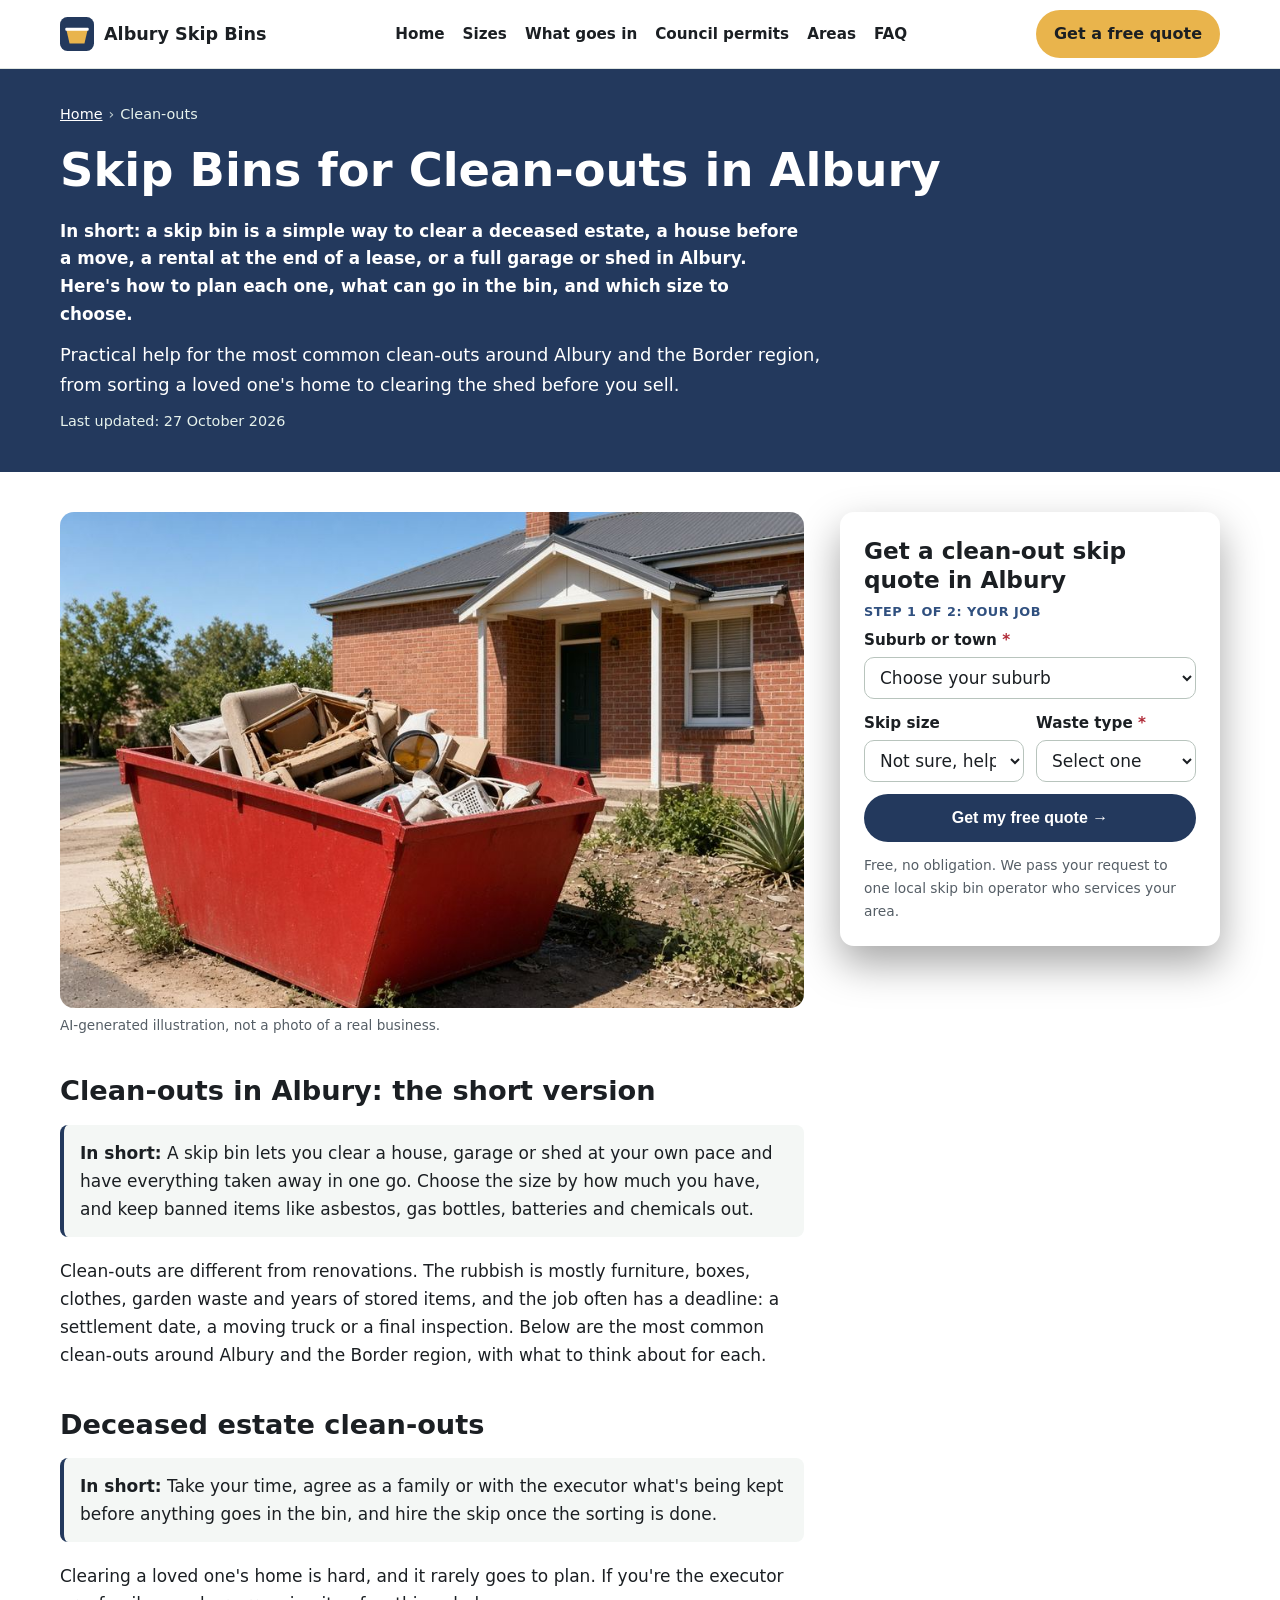
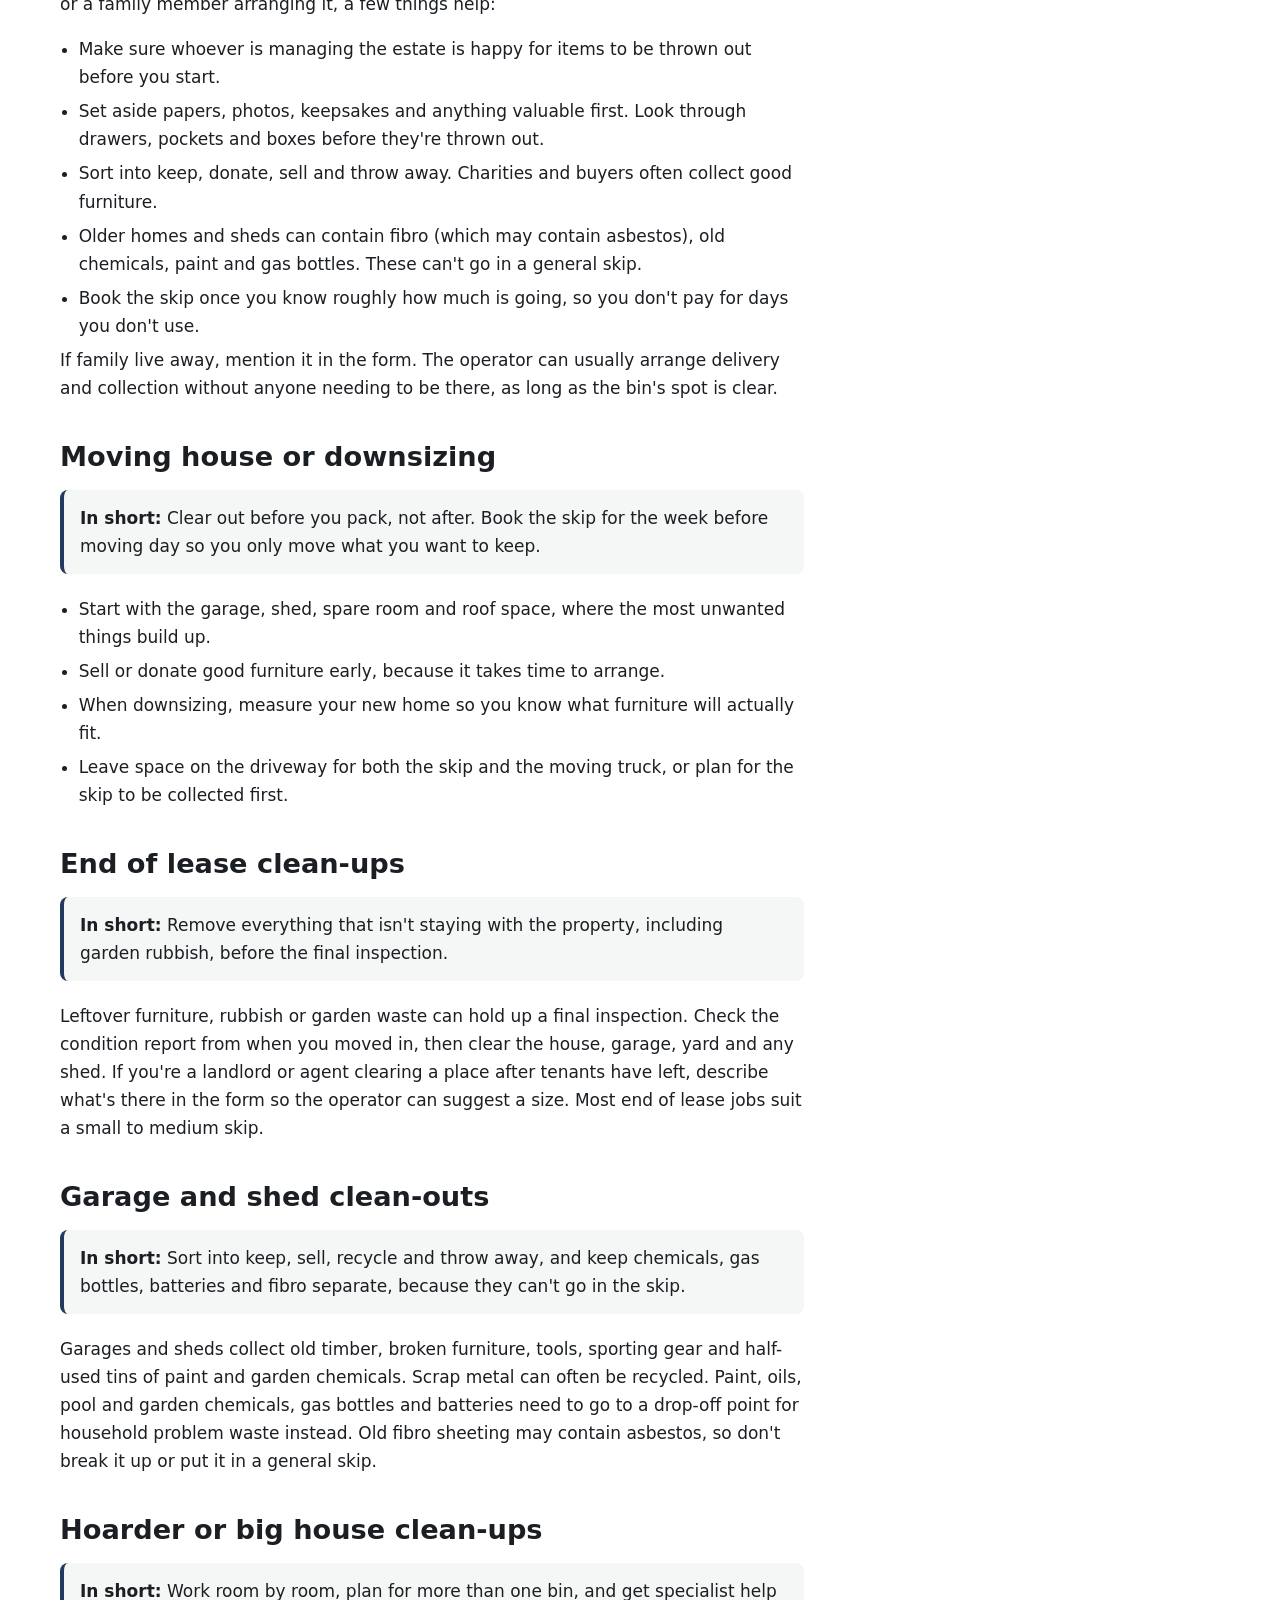
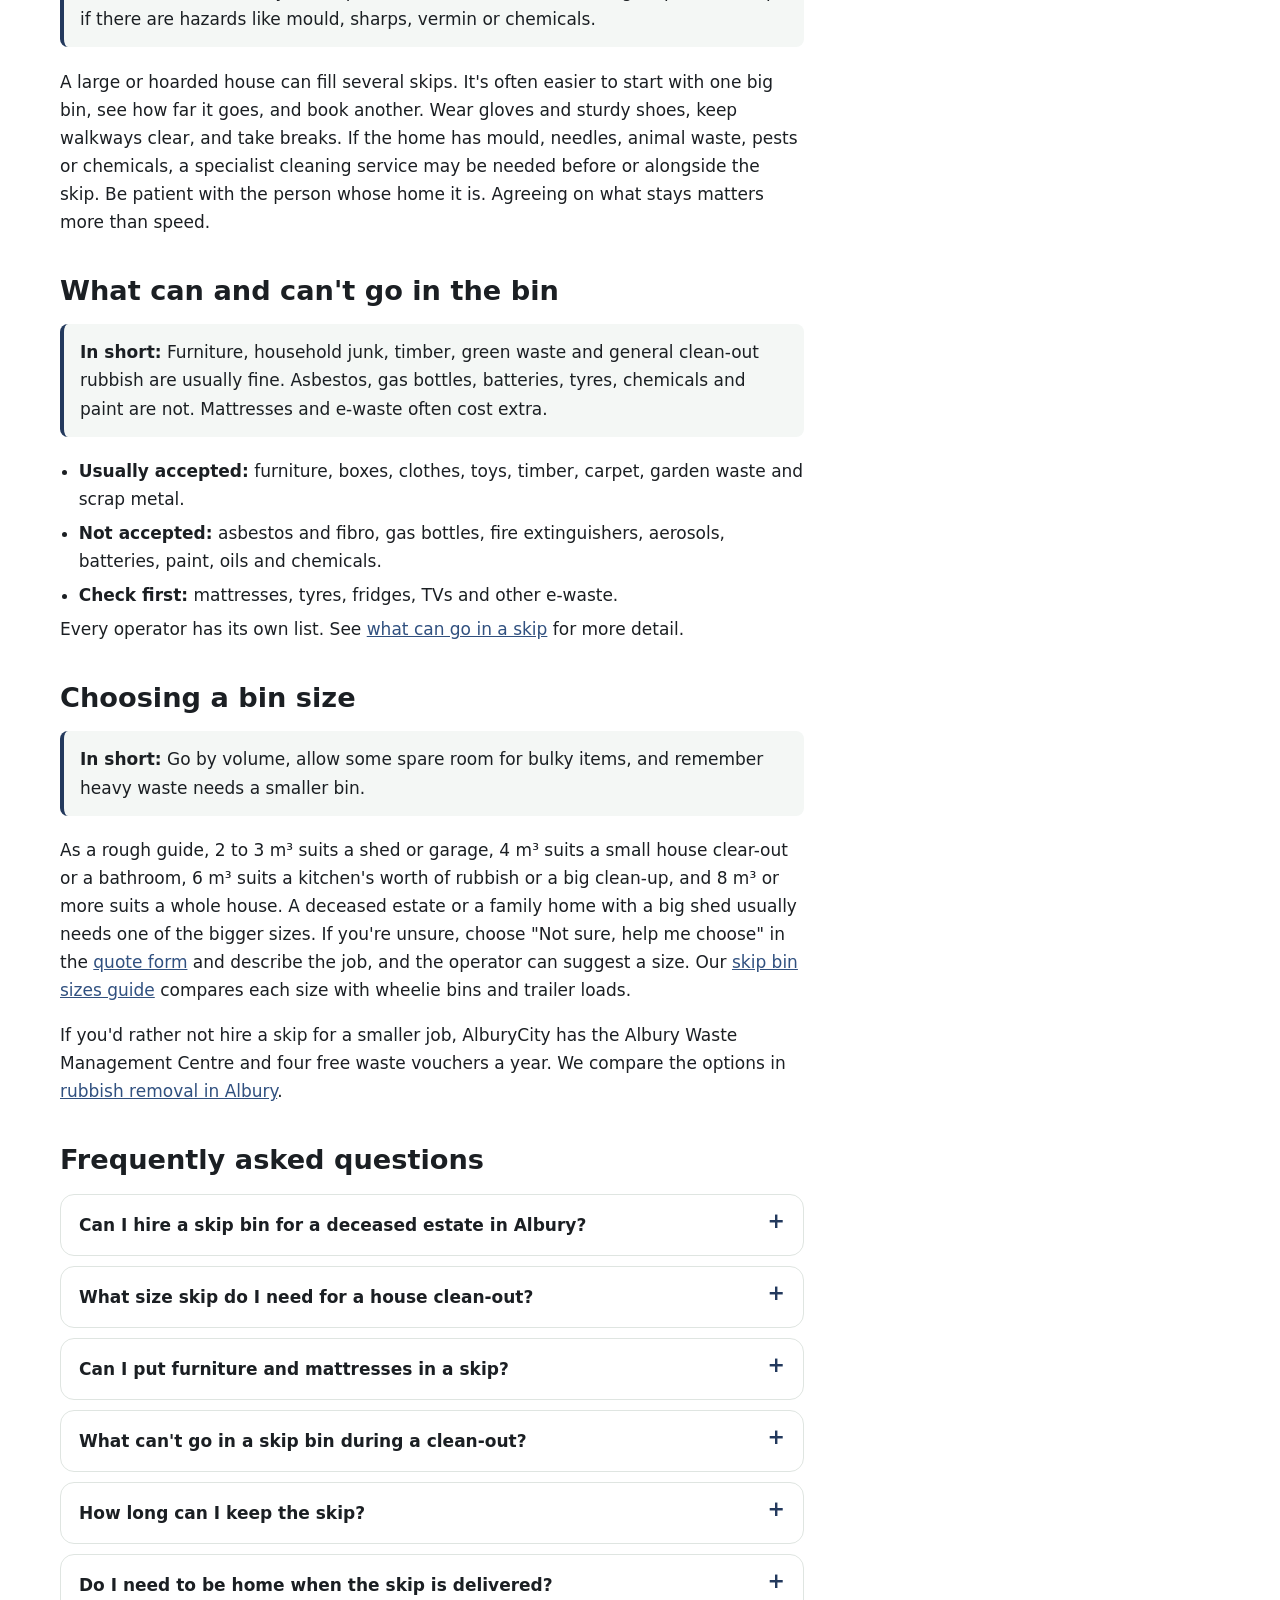
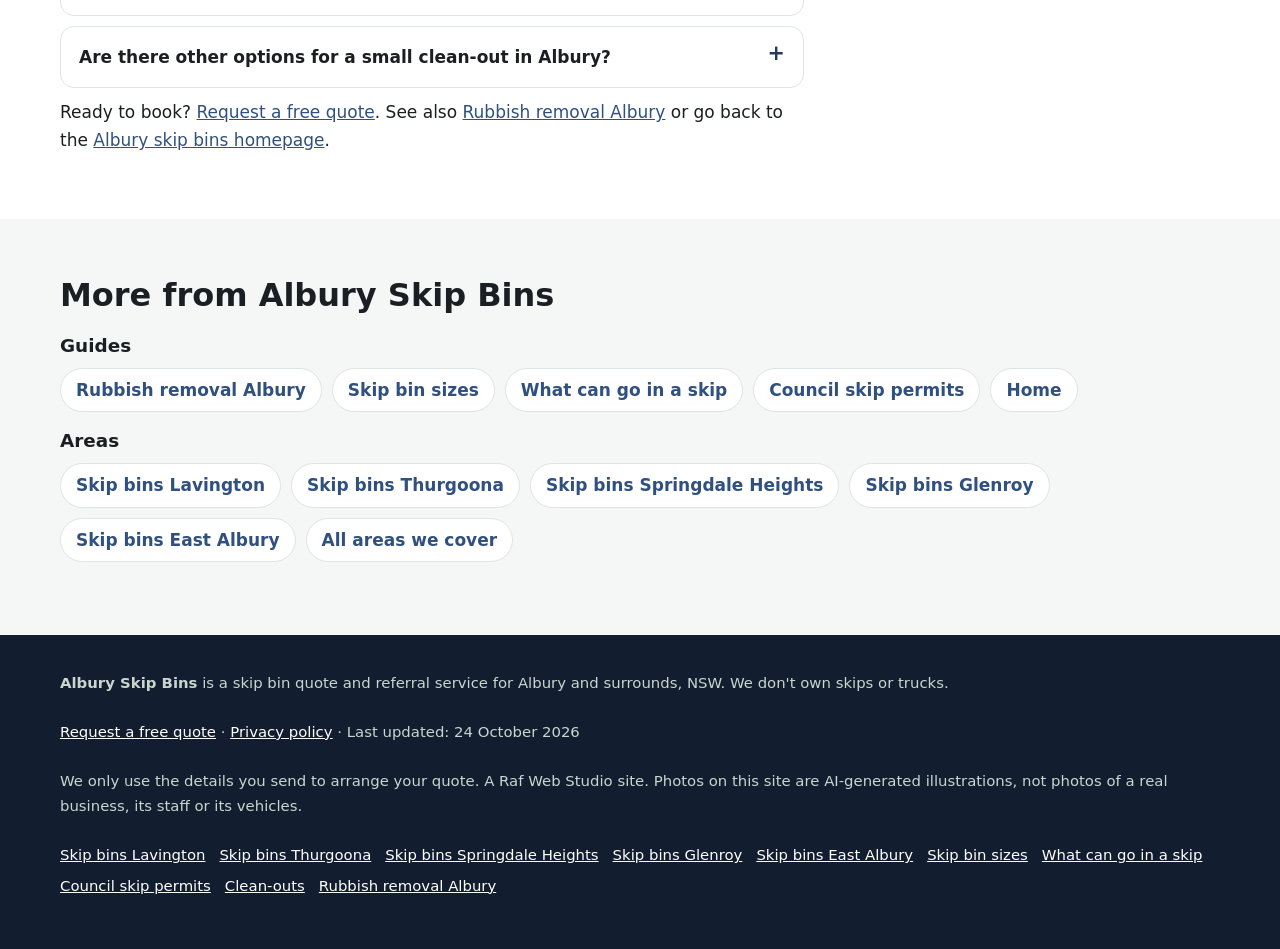
==== clean-outs/index.html @ 1db34e44 "SEO batch 3: add /clean-outs/ and /rubbish-removal-albury/ guides (FAQ schema, quote form, sitemap, " ====
<!doctype html>
<html lang="en-AU">
<head>
<meta charset="utf-8">
<!-- Search Console verification meta tag goes here once the property is created -->
<meta name="viewport" content="width=device-width, initial-scale=1">
<title>Skip Bins for Clean-outs in Albury | Deceased Estates, Moving &amp; Garages</title>
<meta name="description" content="Skip bins for clean-outs in Albury: deceased estates, moving house, downsizing, end of lease, garages, sheds and big house clean-ups. Sizes, what goes in, and a free quote.">
<link rel="canonical" href="https://alburyskipbins.com/clean-outs/">
<link rel="icon" href="/favicon.svg" type="image/svg+xml">
<meta name="theme-color" content="#23395d">
<meta property="og:type" content="article">
<meta property="og:locale" content="en_AU">
<meta property="og:site_name" content="Albury Skip Bins">
<meta property="og:title" content="Skip Bins for Clean-outs in Albury | Deceased Estates, Moving &amp; Garages">
<meta property="og:description" content="Skip bins for clean-outs in Albury: deceased estates, moving house, downsizing, end of lease, garages, sheds and big house clean-ups. Sizes, what goes in, and a free quote.">
<meta property="og:url" content="https://alburyskipbins.com/clean-outs/">
<meta property="og:image" content="https://alburyskipbins.com/img/card-home.jpg">
<meta name="twitter:card" content="summary_large_image">
<script>document.documentElement.classList.add('js')</script>
<link rel="stylesheet" href="/styles.css">

<!-- Google tag (gtag.js) -->
<script async src="https://www.googletagmanager.com/gtag/js?id=G-NLGCCS0E47"></script>
<script>
  window.dataLayer = window.dataLayer || [];
  function gtag(){dataLayer.push(arguments);}
  gtag('js', new Date());
  gtag('config', 'G-NLGCCS0E47');
</script>

<script type="application/ld+json">
{
 "@context": "https://schema.org",
 "@type": "WebPage",
 "@id": "https://alburyskipbins.com/clean-outs/#webpage",
 "url": "https://alburyskipbins.com/clean-outs/",
 "name": "Skip Bins for Clean-outs in Albury | Deceased Estates, Moving & Garages",
 "description": "Skip bins for clean-outs in Albury: deceased estates, moving house, downsizing, end of lease, garages, sheds and big house clean-ups. Sizes, what goes in, and a free quote.",
 "inLanguage": "en-AU",
 "dateModified": "2026-10-27",
 "isPartOf": {
  "@id": "https://alburyskipbins.com/#website"
 }
}
</script>
<script type="application/ld+json">
{
 "@context": "https://schema.org",
 "@type": "BreadcrumbList",
 "itemListElement": [
  {
   "@type": "ListItem",
   "position": 1,
   "name": "Home",
   "item": "https://alburyskipbins.com/"
  },
  {
   "@type": "ListItem",
   "position": 2,
   "name": "Clean-outs",
   "item": "https://alburyskipbins.com/clean-outs/"
  }
 ]
}
</script>
<script type="application/ld+json">
{
 "@context": "https://schema.org",
 "@type": "Service",
 "@id": "https://alburyskipbins.com/clean-outs/#service",
 "name": "Skip bins for clean-outs in Albury",
 "serviceType": "Skip bin hire",
 "description": "Skip bins for clean-outs in Albury: deceased estates, moving house, downsizing, end of lease, garages, sheds and big house clean-ups. Sizes, what goes in, and a free quote.",
 "url": "https://alburyskipbins.com/clean-outs/",
 "provider": {
  "@type": "Organization",
  "name": "Albury Skip Bins",
  "url": "https://alburyskipbins.com/"
 },
 "areaServed": [
  {
   "@type": "Place",
   "name": "Albury, NSW"
  }
 ]
}
</script>
<script type="application/ld+json">
{
 "@context": "https://schema.org",
 "@type": "FAQPage",
 "mainEntity": [
  {
   "@type": "Question",
   "name": "Can I hire a skip bin for a deceased estate in Albury?",
   "acceptedAnswer": {
    "@type": "Answer",
    "text": "Yes. A skip is a common way to clear a deceased estate. Agree with the executor or family what's being kept before anything goes in, and tell the operator if no one will be at the property for delivery or collection."
   }
  },
  {
   "@type": "Question",
   "name": "What size skip do I need for a house clean-out?",
   "acceptedAnswer": {
    "@type": "Answer",
    "text": "As a rough guide, 2 to 3 m³ suits a shed or garage, 4 m³ suits a small house clear-out or a bathroom, 6 m³ suits a kitchen's worth of rubbish or a big clean-up, and 8 m³ or more suits a whole house. A deceased estate or a family home with a big shed usually needs one of the bigger sizes."
   }
  },
  {
   "@type": "Question",
   "name": "Can I put furniture and mattresses in a skip?",
   "acceptedAnswer": {
    "@type": "Answer",
    "text": "Furniture is usually fine. Many operators accept mattresses for an extra fee, and some don't take them. List them in the quote form so the operator can confirm."
   }
  },
  {
   "@type": "Question",
   "name": "What can't go in a skip bin during a clean-out?",
   "acceptedAnswer": {
    "@type": "Answer",
    "text": "Asbestos and fibro, gas bottles, fire extinguishers, aerosols, batteries, tyres, paint, oils and chemicals. Fridges, TVs and other e-waste may be refused or cost extra."
   }
  },
  {
   "@type": "Question",
   "name": "How long can I keep the skip?",
   "acceptedAnswer": {
    "@type": "Answer",
    "text": "Hire periods differ between operators. Most include a set number of days and charge for extra days. Tell the operator your dates when you request a quote."
   }
  },
  {
   "@type": "Question",
   "name": "Do I need to be home when the skip is delivered?",
   "acceptedAnswer": {
    "@type": "Answer",
    "text": "Usually not, as long as the spot for the bin is clear and the operator knows exactly where to put it. Add delivery notes in the form."
   }
  },
  {
   "@type": "Question",
   "name": "Are there other options for a small clean-out in Albury?",
   "acceptedAnswer": {
    "@type": "Answer",
    "text": "For a load or two, taking it to the Albury Waste Management Centre yourself, using your free digital waste vouchers, may be enough. Our rubbish removal guide compares the options."
   }
  }
 ]
}
</script>
</head>
<body>
<a class="skip-link" href="#main">Skip to content</a>

<header class="site-header">
  <div class="wrap">
    <a class="brand" href="/" aria-label="Albury Skip Bins home">
      <svg viewBox="0 0 64 64" aria-hidden="true"><rect width="64" height="64" rx="14" fill="#23395d"/><path d="M12 24h40l-6 26H18z" fill="#e9b44c"/><rect x="10" y="20" width="44" height="6" rx="2" fill="#fff"/></svg>
      Albury Skip Bins
    </a>
    <nav class="nav" aria-label="Main">
      <a href="/">Home</a>
      <a href="/skip-bin-sizes/">Sizes</a>
      <a href="/what-can-go-in-a-skip/">What goes in</a>
      <a href="/skip-bin-council-permit/">Council permits</a>
      <a href="/#areas">Areas</a>
      <a href="/#faq">FAQ</a>
    </nav>
    <a class="btn btn-call header-call" href="#quote">Get a free quote</a>
  </div>
</header>

<main id="main">
<section class="page-hero" aria-labelledby="h1">
  <div class="wrap">
    <nav class="crumbs" aria-label="Breadcrumb"><ol><li><a href="https://alburyskipbins.com/">Home</a></li><li aria-current="page">Clean-outs</li></ol></nav>
    <h1 id="h1">Skip Bins for Clean-outs in Albury</h1>
    <p class="summary">In short: a skip bin is a simple way to clear a deceased estate, a house before a move, a rental at the end of a lease, or a full garage or shed in Albury. Here&#x27;s how to plan each one, what can go in the bin, and which size to choose.</p>
    <p class="lead">Practical help for the most common clean-outs around Albury and the Border region, from sorting a loved one&#x27;s home to clearing the shed before you sell.</p>
    <p class="updated">Last updated: 27 October 2026</p>
  </div>
</section>
<div class="wrap page-grid">
  <article class="page-body">
<figure><img src="/img/card-home.jpg" width="900" height="600" style="aspect-ratio:3/2;object-fit:cover" alt="Illustration of a red skip bin outside a red-brick house during a clean-out" decoding="async"><figcaption>AI-generated illustration, not a photo of a real business.</figcaption></figure>
<h2>Clean-outs in Albury: the short version</h2>
<p class="callout"><strong>In short:</strong> A skip bin lets you clear a house, garage or shed at your own pace and have everything taken away in one go. Choose the size by how much you have, and keep banned items like asbestos, gas bottles, batteries and chemicals out.</p><p>Clean-outs are different from renovations. The rubbish is mostly furniture, boxes, clothes, garden waste and years of stored items, and the job often has a deadline: a settlement date, a moving truck or a final inspection. Below are the most common clean-outs around Albury and the Border region, with what to think about for each.</p>
<h2>Deceased estate clean-outs</h2>
<p class="callout"><strong>In short:</strong> Take your time, agree as a family or with the executor what's being kept before anything goes in the bin, and hire the skip once the sorting is done.</p><p>Clearing a loved one's home is hard, and it rarely goes to plan. If you're the executor or a family member arranging it, a few things help:</p><ul class="clean"><li>Make sure whoever is managing the estate is happy for items to be thrown out before you start.</li><li>Set aside papers, photos, keepsakes and anything valuable first. Look through drawers, pockets and boxes before they're thrown out.</li><li>Sort into keep, donate, sell and throw away. Charities and buyers often collect good furniture.</li><li>Older homes and sheds can contain fibro (which may contain asbestos), old chemicals, paint and gas bottles. These can't go in a general skip.</li><li>Book the skip once you know roughly how much is going, so you don't pay for days you don't use.</li></ul><p>If family live away, mention it in the form. The operator can usually arrange delivery and collection without anyone needing to be there, as long as the bin's spot is clear.</p>
<h2>Moving house or downsizing</h2>
<p class="callout"><strong>In short:</strong> Clear out before you pack, not after. Book the skip for the week before moving day so you only move what you want to keep.</p><ul class="clean"><li>Start with the garage, shed, spare room and roof space, where the most unwanted things build up.</li><li>Sell or donate good furniture early, because it takes time to arrange.</li><li>When downsizing, measure your new home so you know what furniture will actually fit.</li><li>Leave space on the driveway for both the skip and the moving truck, or plan for the skip to be collected first.</li></ul>
<h2>End of lease clean-ups</h2>
<p class="callout"><strong>In short:</strong> Remove everything that isn't staying with the property, including garden rubbish, before the final inspection.</p><p>Leftover furniture, rubbish or garden waste can hold up a final inspection. Check the condition report from when you moved in, then clear the house, garage, yard and any shed. If you're a landlord or agent clearing a place after tenants have left, describe what's there in the form so the operator can suggest a size. Most end of lease jobs suit a small to medium skip.</p>
<h2>Garage and shed clean-outs</h2>
<p class="callout"><strong>In short:</strong> Sort into keep, sell, recycle and throw away, and keep chemicals, gas bottles, batteries and fibro separate, because they can't go in the skip.</p><p>Garages and sheds collect old timber, broken furniture, tools, sporting gear and half-used tins of paint and garden chemicals. Scrap metal can often be recycled. Paint, oils, pool and garden chemicals, gas bottles and batteries need to go to a drop-off point for household problem waste instead. Old fibro sheeting may contain asbestos, so don't break it up or put it in a general skip.</p>
<h2>Hoarder or big house clean-ups</h2>
<p class="callout"><strong>In short:</strong> Work room by room, plan for more than one bin, and get specialist help if there are hazards like mould, sharps, vermin or chemicals.</p><p>A large or hoarded house can fill several skips. It's often easier to start with one big bin, see how far it goes, and book another. Wear gloves and sturdy shoes, keep walkways clear, and take breaks. If the home has mould, needles, animal waste, pests or chemicals, a specialist cleaning service may be needed before or alongside the skip. Be patient with the person whose home it is. Agreeing on what stays matters more than speed.</p>
<h2>What can and can&#x27;t go in the bin</h2>
<p class="callout"><strong>In short:</strong> Furniture, household junk, timber, green waste and general clean-out rubbish are usually fine. Asbestos, gas bottles, batteries, tyres, chemicals and paint are not. Mattresses and e-waste often cost extra.</p><ul class="clean"><li><strong>Usually accepted:</strong> furniture, boxes, clothes, toys, timber, carpet, garden waste and scrap metal.</li><li><strong>Not accepted:</strong> asbestos and fibro, gas bottles, fire extinguishers, aerosols, batteries, paint, oils and chemicals.</li><li><strong>Check first:</strong> mattresses, tyres, fridges, TVs and other e-waste.</li></ul><p>Every operator has its own list. See <a href="/what-can-go-in-a-skip/">what can go in a skip</a> for more detail.</p>
<h2>Choosing a bin size</h2>
<p class="callout"><strong>In short:</strong> Go by volume, allow some spare room for bulky items, and remember heavy waste needs a smaller bin.</p><p>As a rough guide, 2 to 3 m³ suits a shed or garage, 4 m³ suits a small house clear-out or a bathroom, 6 m³ suits a kitchen's worth of rubbish or a big clean-up, and 8 m³ or more suits a whole house. A deceased estate or a family home with a big shed usually needs one of the bigger sizes. If you're unsure, choose "Not sure, help me choose" in the <a href="#quote">quote form</a> and describe the job, and the operator can suggest a size. Our <a href="/skip-bin-sizes/">skip bin sizes guide</a> compares each size with wheelie bins and trailer loads.</p><p>If you'd rather not hire a skip for a smaller job, AlburyCity has the Albury Waste Management Centre and four free waste vouchers a year. We compare the options in <a href="/rubbish-removal-albury/">rubbish removal in Albury</a>.</p>
<h2 id="faq-h">Frequently asked questions</h2>
<details><summary>Can I hire a skip bin for a deceased estate in Albury?</summary><p>Yes. A skip is a common way to clear a deceased estate. Agree with the executor or family what&#x27;s being kept before anything goes in, and tell the operator if no one will be at the property for delivery or collection.</p></details><details><summary>What size skip do I need for a house clean-out?</summary><p>As a rough guide, 2 to 3 m³ suits a shed or garage, 4 m³ suits a small house clear-out or a bathroom, 6 m³ suits a kitchen&#x27;s worth of rubbish or a big clean-up, and 8 m³ or more suits a whole house. A deceased estate or a family home with a big shed usually needs one of the bigger sizes.</p></details><details><summary>Can I put furniture and mattresses in a skip?</summary><p>Furniture is usually fine. Many operators accept mattresses for an extra fee, and some don&#x27;t take them. List them in the quote form so the operator can confirm.</p></details><details><summary>What can&#x27;t go in a skip bin during a clean-out?</summary><p>Asbestos and fibro, gas bottles, fire extinguishers, aerosols, batteries, tyres, paint, oils and chemicals. Fridges, TVs and other e-waste may be refused or cost extra.</p></details><details><summary>How long can I keep the skip?</summary><p>Hire periods differ between operators. Most include a set number of days and charge for extra days. Tell the operator your dates when you request a quote.</p></details><details><summary>Do I need to be home when the skip is delivered?</summary><p>Usually not, as long as the spot for the bin is clear and the operator knows exactly where to put it. Add delivery notes in the form.</p></details><details><summary>Are there other options for a small clean-out in Albury?</summary><p>For a load or two, taking it to the Albury Waste Management Centre yourself, using your free digital waste vouchers, may be enough. Our rubbish removal guide compares the options.</p></details>
<p>Ready to book? <a href="#quote">Request a free quote</a>. See also <a href="/rubbish-removal-albury/">Rubbish removal Albury</a> or go back to the <a href="/">Albury skip bins homepage</a>.</p>

  </article>
  <aside class="page-aside">
    <div class="hero-form-card" id="quote">
      <h2 id="quote-h">Get a clean-out skip quote in Albury</h2>
      <form class="quote-form two-step" id="quote-form" action="https://formsubmit.co/quotes@alburyskipbins.com" method="post" novalidate>
        <input type="hidden" name="_subject" value="New quote request – alburyskipbins.com">
        <input type="hidden" name="_captcha" value="true">
        <input type="hidden" name="_template" value="table">
        <input type="hidden" name="_next" value="https://alburyskipbins.com/thanks.html">
        <input type="text" name="_honey" style="display:none" tabindex="-1" autocomplete="off" aria-hidden="true">
        <input type="hidden" name="source" value="alburyskipbins.com">
        <input type="hidden" name="page" value="/clean-outs/">
        <fieldset class="step step-1">
          <legend class="step-label">Step 1 of 2: your job</legend>
          <div class="full"><label for="suburb">Suburb or town <span class="req" aria-hidden="true">*</span></label>
            <select id="suburb" name="suburb" required><option value="">Choose your suburb</option><option>Albury</option><option>North Albury</option><option>South Albury</option><option>East Albury</option><option>West Albury</option><option>Central Albury</option><option>Lavington</option><option>Glenroy</option><option>Springdale Heights</option><option>Hamilton Valley</option><option>Thurgoona</option><option>Lake Albury</option><option>Splitters Creek</option><option>Table Top</option><option>Ettamogah</option><option>Jindera</option><option value="Other">Other (tell us below)</option></select></div>
          <div class="full other-wrap"><label for="suburb_other">Other suburb or town</label><input id="suburb_other" name="suburb_other" type="text" autocomplete="address-level2"></div>
          <div><label for="size">Skip size</label>
            <select id="size" name="skip_size"><option value="Not sure">Not sure, help me choose</option><option>Skip bag (about 1 m³)</option><option>2 m³</option><option>3 m³</option><option>4 m³</option><option>6 m³</option><option>8 m³</option><option>9 m³</option><option>10–12 m³</option><option>Larger / hook-lift</option></select></div>
          <div><label for="waste">Waste type <span class="req" aria-hidden="true">*</span></label>
            <select id="waste" name="waste_type" required><option value="">Select one</option><option>General household</option><option>Green waste</option><option>Mixed renovation / building</option><option>Soil, concrete or bricks</option><option>Mixed, not sure</option><option>May contain asbestos</option></select></div>
          <div class="full js-only"><button class="btn btn-primary btn-block" type="button" id="to-step-2">Get my free quote →</button></div>
          <p class="microcopy full">Free, no obligation. We pass your request to one local skip bin operator who services your area.</p>
          <p class="form-error full" id="step1-error" role="alert" hidden>Please choose your suburb and waste type.</p>
        </fieldset>
        <fieldset class="step step-2" id="step-2">
          <legend class="step-label">Step 2 of 2: your details</legend>
          <div><label for="name">Name <span class="req" aria-hidden="true">*</span></label><input id="name" name="name" type="text" autocomplete="name" required></div>
          <div><label for="phone">Phone <span class="req" aria-hidden="true">*</span></label><input id="phone" name="phone" type="tel" autocomplete="tel" inputmode="tel" required></div>
          <div><label for="email">Email</label><input id="email" name="email" type="email" autocomplete="email"></div>
          <div><label for="date">Delivery date</label><input id="date" name="preferred_date" type="date"></div>
          <div class="full"><label for="message">Anything else?</label><textarea id="message" name="message" rows="2" placeholder="e.g. red-brick reno, new build in Thurgoona, shed clean-out, 7 days"></textarea></div>
          <p class="consent full">By sending this form you agree we can share your details with one local skip bin operator so they can quote for your job. See our <a href="/privacy.html">privacy policy</a>.</p>
          <div class="full step2-actions"><button class="btn btn-primary" type="submit">Send my quote request</button><button class="btn-link js-only" type="button" id="back-1">← Back</button></div>
        </fieldset>
      </form>
    </div>
  </aside>
</div>
<section class="alt" aria-labelledby="more-h">
  <div class="wrap">
    <h2 id="more-h">More from Albury Skip Bins</h2>
    <h3>Guides</h3>
    <ul class="link-list"><li><a href="/rubbish-removal-albury/">Rubbish removal Albury</a></li><li><a href="/skip-bin-sizes/">Skip bin sizes</a></li><li><a href="/what-can-go-in-a-skip/">What can go in a skip</a></li><li><a href="/skip-bin-council-permit/">Council skip permits</a></li><li><a href="/">Home</a></li></ul>
    <h3>Areas</h3>
    <ul class="link-list"><li><a href="/skip-bins-lavington/">Skip bins Lavington</a></li><li><a href="/skip-bins-thurgoona/">Skip bins Thurgoona</a></li><li><a href="/skip-bins-springdale-heights/">Skip bins Springdale Heights</a></li><li><a href="/skip-bins-glenroy/">Skip bins Glenroy</a></li><li><a href="/skip-bins-east-albury/">Skip bins East Albury</a></li><li><a href="/#areas">All areas we cover</a></li></ul>
  </div>
</section>
</main>

<footer class="site-footer">
  <div class="wrap">
    <p><strong>Albury Skip Bins</strong> is a skip bin quote and referral service for Albury and surrounds, NSW. We don't own skips or trucks.</p>
    <p><a href="#quote">Request a free quote</a> · <a href="/privacy.html">Privacy policy</a> · Last updated: 24 October 2026</p>
    <p>We only use the details you send to arrange your quote. A Raf Web Studio site. Photos on this site are AI-generated illustrations, not photos of a real business, its staff or its vehicles.</p>
    <p class="footer-links"><a href="/skip-bins-lavington/">Skip bins Lavington</a> <a href="/skip-bins-thurgoona/">Skip bins Thurgoona</a> <a href="/skip-bins-springdale-heights/">Skip bins Springdale Heights</a> <a href="/skip-bins-glenroy/">Skip bins Glenroy</a> <a href="/skip-bins-east-albury/">Skip bins East Albury</a> <a href="/skip-bin-sizes/">Skip bin sizes</a> <a href="/what-can-go-in-a-skip/">What can go in a skip</a> <a href="/skip-bin-council-permit/">Council skip permits</a> <a href="/clean-outs/">Clean-outs</a> <a href="/rubbish-removal-albury/">Rubbish removal Albury</a></p>
  </div>
</footer>

<div class="mobile-call" aria-label="Quick contact">
  <a class="btn btn-call" href="#quote">Get a free quote</a>
</div>
<script src="/form.js" defer></script>
</body>
</html>
---- styles.css ----
:root{
  --green:#23395d;--green-2:#30507f;--yellow:#e9b44c;--ink:#1b1f23;--muted:#555e66;
  --bg:#ffffff;--soft:#f4f7f5;--line:#dfe5e1;--radius:14px;--max:1200px;
}
*{box-sizing:border-box}
html{scroll-behavior:smooth}
body{margin:0;font-family:system-ui,-apple-system,"Segoe UI",Roboto,Arial,sans-serif;color:var(--ink);background:var(--bg);line-height:1.65;font-size:17px;padding-bottom:72px}
@media(min-width:800px){body{padding-bottom:0}}
img,svg{max-width:100%}
a{color:var(--green-2)}
a:focus-visible,button:focus-visible,input:focus-visible,select:focus-visible,textarea:focus-visible{outline:3px solid var(--yellow);outline-offset:2px}
.wrap{max-width:var(--max);margin:0 auto;padding:0 20px}
.skip-link{position:absolute;left:-999px;top:0;background:#fff;padding:8px 12px;z-index:100}
.skip-link:focus{left:8px}
h1,h2,h3{line-height:1.25;margin:0 0 .6em}
h1{font-size:clamp(1.9rem,4.5vw,2.9rem)}
h2{font-size:clamp(1.5rem,3vw,2rem);margin-top:0}
h3{font-size:1.15rem}
p{margin:0 0 1em}

/* header */
.site-header{background:#fff;border-bottom:1px solid var(--line);position:sticky;top:0;z-index:50}
.site-header .wrap{display:flex;align-items:center;justify-content:space-between;gap:16px;padding-top:10px;padding-bottom:10px}
.brand{display:flex;align-items:center;gap:10px;font-weight:800;color:var(--ink);text-decoration:none;font-size:1.1rem}
.brand svg{width:34px;height:34px}
.nav{display:none;gap:18px}
.nav a{color:var(--ink);text-decoration:none;font-weight:600;font-size:.95rem}
.nav a:hover{color:var(--green-2)}
@media(min-width:900px){.nav{display:flex}}

/* buttons */
.btn{display:inline-flex;align-items:center;justify-content:center;gap:8px;font-weight:700;border-radius:999px;padding:13px 22px;text-decoration:none;border:2px solid transparent;cursor:pointer;font-size:1rem}
.btn svg{width:20px;height:20px}
.btn-call{background:var(--yellow);color:#1b1f23}
.btn-call:hover{background:#e9b44c}
.btn-ghost{background:transparent;color:#fff;border-color:rgba(255,255,255,.7)}
.btn-ghost:hover{background:rgba(255,255,255,.12)}
.btn-primary{background:var(--green);color:#fff}
.btn-primary:hover{background:var(--green-2)}
.header-call{display:none}
@media(min-width:600px){.header-call{display:inline-flex;padding:9px 16px}}

/* hero */
.hero{background:linear-gradient(135deg,#23395d 0%,#30507f 60%,#30507f 100%);color:#fff;padding:48px 0 56px}
.hero .wrap{display:grid;gap:32px}
@media(min-width:900px){.hero .wrap{grid-template-columns:1.15fr .85fr;align-items:center}}
.hero p.lead{font-size:1.15rem;color:#e6f2ec;max-width:38em}
.hero .ctas{display:flex;flex-wrap:wrap;gap:12px;margin:22px 0 18px}
.ticks{list-style:none;padding:0;margin:0;display:grid;gap:6px;color:#e6f2ec}
.ticks li{display:flex;gap:8px;align-items:flex-start}
.ticks svg{flex:0 0 20px;width:20px;height:20px;margin-top:3px}
.hero-card{background:#fff;color:var(--ink);border-radius:var(--radius);padding:22px;box-shadow:0 12px 30px rgba(0,0,0,.18)}
.hero-card h2{font-size:1.25rem}
.hero-card ol{margin:0;padding-left:1.2em}
.hero-card li{margin-bottom:.5em}

/* sections */
section{padding:56px 0}
section.alt{background:var(--soft)}
.intro{max-width:46em}
.grid{display:grid;gap:18px}
@media(min-width:700px){.grid-2{grid-template-columns:1fr 1fr}.grid-3{grid-template-columns:repeat(3,1fr)}}
.card{background:#fff;border:1px solid var(--line);border-radius:var(--radius);padding:20px}
.card .size{display:inline-block;background:var(--green);color:#fff;font-weight:800;border-radius:8px;padding:3px 10px;margin-bottom:8px}
.icon{width:36px;height:36px;color:var(--green);margin-bottom:6px}

table{width:100%;border-collapse:collapse;background:#fff;border-radius:var(--radius);overflow:hidden;border:1px solid var(--line)}
caption{text-align:left;font-weight:700;padding:0 0 10px}
th,td{padding:12px 14px;text-align:left;border-bottom:1px solid var(--line);vertical-align:top}
th{background:#e9f1ec;font-size:.95rem}
.table-scroll{overflow-x:auto}
.note{font-size:.93rem;color:var(--muted)}
.yes h3{color:var(--green)}
.no h3{color:#b02a37}
ul.clean{padding-left:1.1em;margin:0}
ul.clean li{margin-bottom:.35em}

.areas{display:flex;flex-wrap:wrap;gap:8px;list-style:none;padding:0;margin:0 0 1em}
.areas li{background:#fff;border:1px solid var(--line);border-radius:999px;padding:6px 14px;font-size:.95rem}

/* faq */
details{background:#fff;border:1px solid var(--line);border-radius:var(--radius);padding:4px 18px;margin-bottom:10px}
summary{cursor:pointer;font-weight:700;padding:12px 0;list-style:none}
summary::-webkit-details-marker{display:none}
summary::after{content:"+";float:right;font-size:1.3rem;line-height:1;color:var(--green)}
details[open] summary::after{content:"–"}

/* form */
.quote{background:var(--green);color:#fff}
.quote .wrap{display:grid;gap:28px}
@media(min-width:900px){.quote .wrap{grid-template-columns:.8fr 1.2fr}}
.quote p{color:#e6f2ec}
form.quote-form{background:#fff;color:var(--ink);border-radius:var(--radius);padding:22px;display:grid;gap:14px}
@media(min-width:600px){form.quote-form{grid-template-columns:1fr 1fr}.full{grid-column:1/-1}}
label{display:block;font-weight:600;font-size:.95rem;margin-bottom:4px}
input,select,textarea{width:100%;font:inherit;padding:11px 12px;border:1.5px solid #b8c4bd;border-radius:10px;background:#fff;color:var(--ink)}
textarea{min-height:110px;resize:vertical}
.req{color:#b02a37}
.consent{font-size:.88rem;color:var(--muted)}

/* footer */
.site-footer{background:#121d30;color:#c9d6cf;padding:36px 0;font-size:.93rem}
.site-footer a{color:#fff}
.site-footer .wrap{display:grid;gap:10px}

/* sticky mobile call bar */
.mobile-call{position:fixed;left:0;right:0;bottom:0;z-index:60;display:flex;gap:8px;padding:10px 12px;background:#fff;border-top:1px solid var(--line);box-shadow:0 -6px 18px rgba(0,0,0,.08)}
.mobile-call .btn{flex:1;padding:12px 10px}
@media(min-width:800px){.mobile-call{display:none}}

.legal{max-width:46em;padding:40px 20px 60px;margin:0 auto}
.legal h1{font-size:2rem}

/* images */
.about-grid{display:grid;gap:28px;align-items:center}
@media(min-width:900px){.about-grid{grid-template-columns:1.2fr .8fr}}
figure{margin:0}
.photo img{width:100%;height:auto;display:block;border-radius:var(--radius)}
.photo figcaption,.size-figs figcaption{font-size:.85rem;color:var(--muted);margin-top:6px}
.local-photo{max-width:720px;margin-top:8px}
.size-figs{display:grid;gap:14px;margin:6px 0 10px;grid-template-columns:1fr}
@media(min-width:600px){.size-figs{grid-template-columns:1fr 1fr}}
.size-figs img{width:100%;height:auto;display:block;border-radius:10px;border:1px solid var(--line);background:#f4f7f5}
.size-figs figcaption{font-weight:700;color:var(--ink)}
.credits{font-size:.8rem;color:#9fb3a8}

/* banner hero */
.hero{position:relative;overflow:hidden;background:#121d30;padding:56px 0 64px}
.hero-bg,.hero-bg img{position:absolute;inset:0;width:100%;height:100%}
.hero-bg img{object-fit:cover;object-position:center 40%;filter:brightness(1.08)}
.hero::before{content:"";position:absolute;inset:0;z-index:1;background:linear-gradient(90deg,rgba(8,24,16,.58) 0%,rgba(8,24,16,.36) 45%,rgba(8,24,16,.14) 100%)}
.hero .wrap.hero-grid{position:relative;z-index:2;display:grid;gap:32px;align-items:center}
@media(min-width:960px){.hero .wrap.hero-grid{grid-template-columns:1.05fr .95fr;gap:48px}.hero{padding:72px 0 80px}}
.hero h1{text-shadow:0 2px 4px rgba(0,0,0,.45),0 4px 22px rgba(0,0,0,.45)}
.hero .lead,.hero .updated{text-shadow:0 1px 3px rgba(0,0,0,.6)}
.hero-copy .ticks{margin:6px 0 20px}
.hero-copy .ctas{margin:0}
.hero-form-card{background:#fff;color:var(--ink);border-radius:var(--radius);padding:24px;box-shadow:0 18px 40px rgba(0,0,0,.35);scroll-margin-top:80px}
.hero-form-card h2{font-size:1.45rem;margin-bottom:.3em}
.hero-form-card .form-intro{color:var(--muted);font-size:.95rem;margin-bottom:12px}
.hero-form-card form.quote-form{padding:0;box-shadow:none;border-radius:0;gap:12px}
.hero-form-card input,.hero-form-card select,.hero-form-card textarea{padding:9px 11px}
.hero-form-card textarea{min-height:72px}
.hero-form-card .consent{margin:10px 0 0}
.photo-credit{position:absolute;right:10px;bottom:6px;z-index:2;margin:0;font-size:.72rem;color:rgba(255,255,255,.8)}
.photo-credit a{color:#fff}
.how-card{background:#fff;color:var(--ink);border-radius:var(--radius);padding:22px}
.how-card ol{margin:0;padding-left:1.2em}.how-card li{margin-bottom:.5em}

/* v2 */
.hero .lead{color:#fff}
.updated{font-size:.85rem;color:#e6f2ec;margin:14px 0 0}
.updated-dark{font-size:.9rem;color:var(--muted);font-weight:600;margin-top:-.4em}
fieldset{border:0;margin:0;padding:0;min-width:0}
.step{display:grid;gap:12px;grid-template-columns:1fr}
@media(min-width:600px){.step{grid-template-columns:1fr 1fr}}
.step-label{font-size:.8rem;font-weight:700;text-transform:uppercase;letter-spacing:.04em;color:var(--green-2);margin-bottom:6px;padding:0}
.step-2{margin-top:16px}
.js .is-step-1 .step-2{display:none}
.js .is-step-2 .step-1{display:none}
.js .is-step-2 .step-2{margin-top:0}
.js-only{display:none}
.js .js-only{display:block}
.js .step2-actions .js-only{display:inline-block}
.other-wrap{display:none}.other-wrap.show{display:block}
html:not(.js) .other-wrap{display:block}
.btn-block{width:100%}
.btn-link{background:none;border:0;color:var(--green-2);font:inherit;font-weight:600;cursor:pointer;margin-left:14px;text-decoration:underline}
.microcopy{font-size:.86rem;color:var(--muted);margin:0}
.form-error{color:#b02a37;font-weight:600;font-size:.9rem;margin:0}
[aria-invalid="true"]{border-color:#b02a37}
.hero-form-card .quote-form{display:block}
.trust{background:#121d30;color:#e6f2ec;padding:16px 0}
.trust-list{list-style:none;margin:0 auto;display:grid;gap:10px 24px;grid-template-columns:1fr}
@media(min-width:700px){.trust-list{grid-template-columns:1fr 1fr}}
@media(min-width:1000px){.trust-list{grid-template-columns:repeat(4,1fr)}}
.trust-list li{display:flex;gap:8px;align-items:flex-start;font-size:.95rem}
.trust-list svg{flex:0 0 20px;width:20px;height:20px;color:var(--yellow);margin-top:3px}
.trust-list strong{color:#fff}
ol.steps{list-style:none;padding:0;margin:0 0 16px}
.step-num{display:inline-grid;place-items:center;width:34px;height:34px;border-radius:50%;background:var(--yellow);color:#1b1f23;font-weight:800;margin-bottom:8px}
.equiv{font-weight:700;color:var(--green-2);margin:-.2em 0 .5em}
.price-table td{white-space:nowrap}
.area-groups{display:grid;gap:8px 28px;margin-bottom:12px}
@media(min-width:800px){.area-groups{grid-template-columns:1fr 1fr}}
.area-group h3{font-size:1rem;margin:10px 0 8px}
/* photo cards */
.photo-cards{display:grid;gap:20px;grid-template-columns:1fr;margin:10px 0 28px}
@media(min-width:620px){.photo-cards{grid-template-columns:1fr 1fr}}
@media(min-width:1000px){.photo-cards{grid-template-columns:repeat(4,1fr)}}
.photo-card{position:relative;display:flex;flex-direction:column;background:#fff;border:1px solid var(--line);border-radius:var(--radius);overflow:hidden;text-decoration:none;color:var(--ink);box-shadow:0 6px 18px rgba(0,0,0,.06);transition:transform .15s,box-shadow .15s}
.photo-card:hover{transform:translateY(-2px);box-shadow:0 10px 24px rgba(0,0,0,.1)}
.pc-img{display:block;aspect-ratio:4/3;overflow:hidden;background:#f4f7f5}
.pc-img img{width:100%;height:100%;object-fit:cover;display:block}
.pc-svg img{object-fit:contain;padding:12px}
.pc-icon{position:absolute;left:18px;top:-26px;width:52px;height:52px;border-radius:50%;background:var(--yellow);color:#121d30;display:grid;place-items:center;border:4px solid #fff;box-shadow:0 4px 10px rgba(0,0,0,.15)}
.pc-icon svg{width:24px;height:24px}
.pc-body{position:relative;display:block;padding:34px 18px 18px}
.pc-title{display:block;font-size:1.1rem;margin-bottom:6px}
.pc-text{display:block;font-size:.95rem;color:var(--muted)}
.more-jobs h3{margin-bottom:.4em}
/* truck band */
.band-wrap{padding:8px 0 48px}
.truck-band{position:relative;border-radius:var(--radius);overflow:hidden;min-height:260px;display:flex;align-items:flex-end}
.truck-band img{position:absolute;inset:0;width:100%;height:100%;object-fit:cover;object-position:center 60%}
.truck-band::after{content:"";position:absolute;inset:0;background:linear-gradient(90deg,rgba(8,24,16,.72) 0%,rgba(8,24,16,.35) 55%,rgba(8,24,16,0) 100%)}
.band-text{position:relative;z-index:1;padding:28px;max-width:560px}
.band-line{color:#fff;font-size:clamp(1.4rem,3vw,2rem);font-weight:800;line-height:1.2;margin:0 0 16px;text-shadow:0 2px 8px rgba(0,0,0,.4)}
@media(min-width:900px){.truck-band{min-height:420px;align-items:center}.band-text{padding:44px}}
.closing-inner{display:grid;gap:12px;align-items:center}
@media(min-width:900px){.quote .wrap.closing-inner{grid-template-columns:1fr auto}}
.closing-grid{display:grid;gap:28px;align-items:center}
@media(min-width:900px){.quote .wrap.closing-grid{grid-template-columns:.9fr 1.1fr}}
.closing-photo img{width:100%;height:auto;display:block;border-radius:var(--radius);box-shadow:0 12px 30px rgba(0,0,0,.25)}

/* How it works step photos */
.step-card{padding:0;overflow:hidden;display:flex;flex-direction:column}
.step-img{display:block;aspect-ratio:3/2;background:#e9efe9}
.step-img img{display:block;width:100%;height:100%;object-fit:cover;border-radius:var(--radius) var(--radius) 0 0}
.step-body{position:relative;padding:30px 20px 20px}
.step-card .step-num{position:absolute;top:-21px;left:20px;width:42px;height:42px;margin:0;font-size:1.1rem;border:3px solid #fff;box-shadow:0 2px 6px rgba(0,0,0,.18)}
.step-card h3{margin-top:0}

/* seo-pages-v1 */
.page-hero{background:var(--green);color:#fff;padding:34px 0 38px}
.page-hero h1{color:#fff;margin-bottom:.4em}
.page-hero .lead{color:#fff;font-size:1.12rem;max-width:44em;margin-bottom:.6em}
.page-hero .updated{color:#e6f2ec;font-size:.9rem;margin:0}
.crumbs{font-size:.9rem;margin-bottom:14px;color:#e6f2ec}
.crumbs ol{list-style:none;padding:0;margin:0;display:flex;flex-wrap:wrap;gap:6px}
.crumbs li+li::before{content:"›";margin-right:6px;opacity:.8}
.crumbs a{color:#fff}
.page-grid{display:grid;gap:36px;padding-top:40px;padding-bottom:48px}
@media(min-width:960px){.page-grid{grid-template-columns:minmax(0,1fr) 380px;align-items:start}.page-aside{position:sticky;top:84px}}
.page-body h2{margin-top:1.4em;font-size:clamp(1.3rem,2.6vw,1.7rem)}
.page-body h2:first-child{margin-top:0}
.page-body figure{margin:0 0 1.4em}
.page-body figure img{width:100%;height:auto;border-radius:var(--radius);display:block}
.page-body figcaption{font-size:.85rem;color:var(--muted);margin-top:6px}
.page-body table{width:100%;border-collapse:collapse;margin:0 0 1.2em}
.page-body th,.page-body td{border:1px solid var(--line);padding:8px 10px;text-align:left;vertical-align:top}
.page-body .callout{background:var(--soft);border-left:4px solid var(--green);padding:14px 16px;border-radius:8px;margin:0 0 1.2em}
.page-body .sources{font-size:.88rem;color:var(--muted)}
.link-list{display:flex;flex-wrap:wrap;gap:10px;list-style:none;padding:0;margin:0 0 1em}
.link-list a{display:inline-block;background:#fff;border:1px solid var(--line);border-radius:999px;padding:7px 15px;text-decoration:none;font-weight:600}
.link-list a:hover{border-color:var(--green)}
.areas a{text-decoration:none;font-weight:600}
.guide-cards{display:grid;gap:16px}
@media(min-width:700px){.guide-cards{grid-template-columns:repeat(3,1fr)}}
.guide-cards a{display:block;background:#fff;border:1px solid var(--line);border-radius:var(--radius);padding:18px;text-decoration:none;color:var(--ink)}
.guide-cards a strong{display:block;color:var(--green-2);font-size:1.08rem;margin-bottom:4px}
.guide-cards a:hover{border-color:var(--green)}
.footer-links{display:flex;flex-wrap:wrap;gap:6px 14px}

/* site-specific */
.photo-note{font-size:.8rem;color:var(--muted);margin-top:8px}
.disclaimer{background:#fff8e6;border:1px solid #f0d58a;border-radius:var(--radius);padding:16px 18px;font-size:.95rem}

/* summary-v1 */
.summary{font-size:1.05rem;font-weight:600;max-width:44em;margin:0 0 .7em}
.hero .summary,.page-hero .summary{color:#fff}
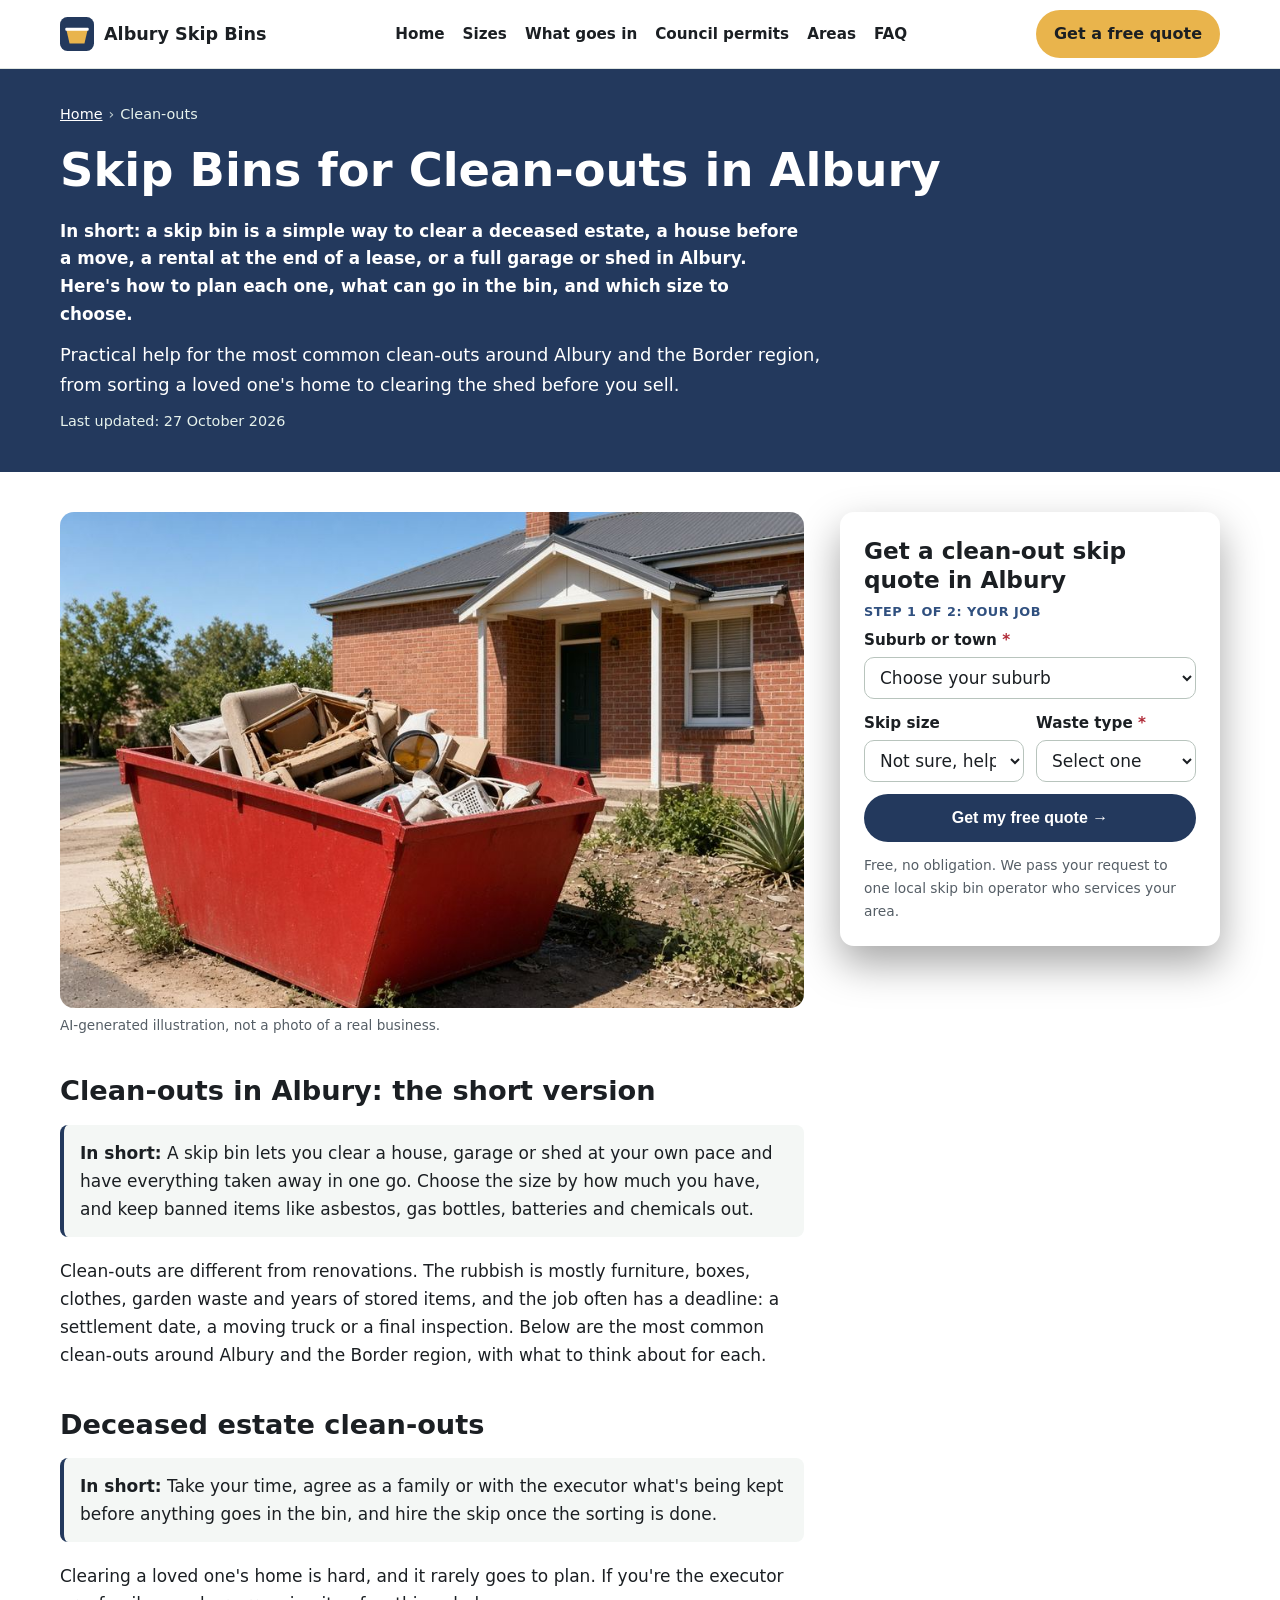
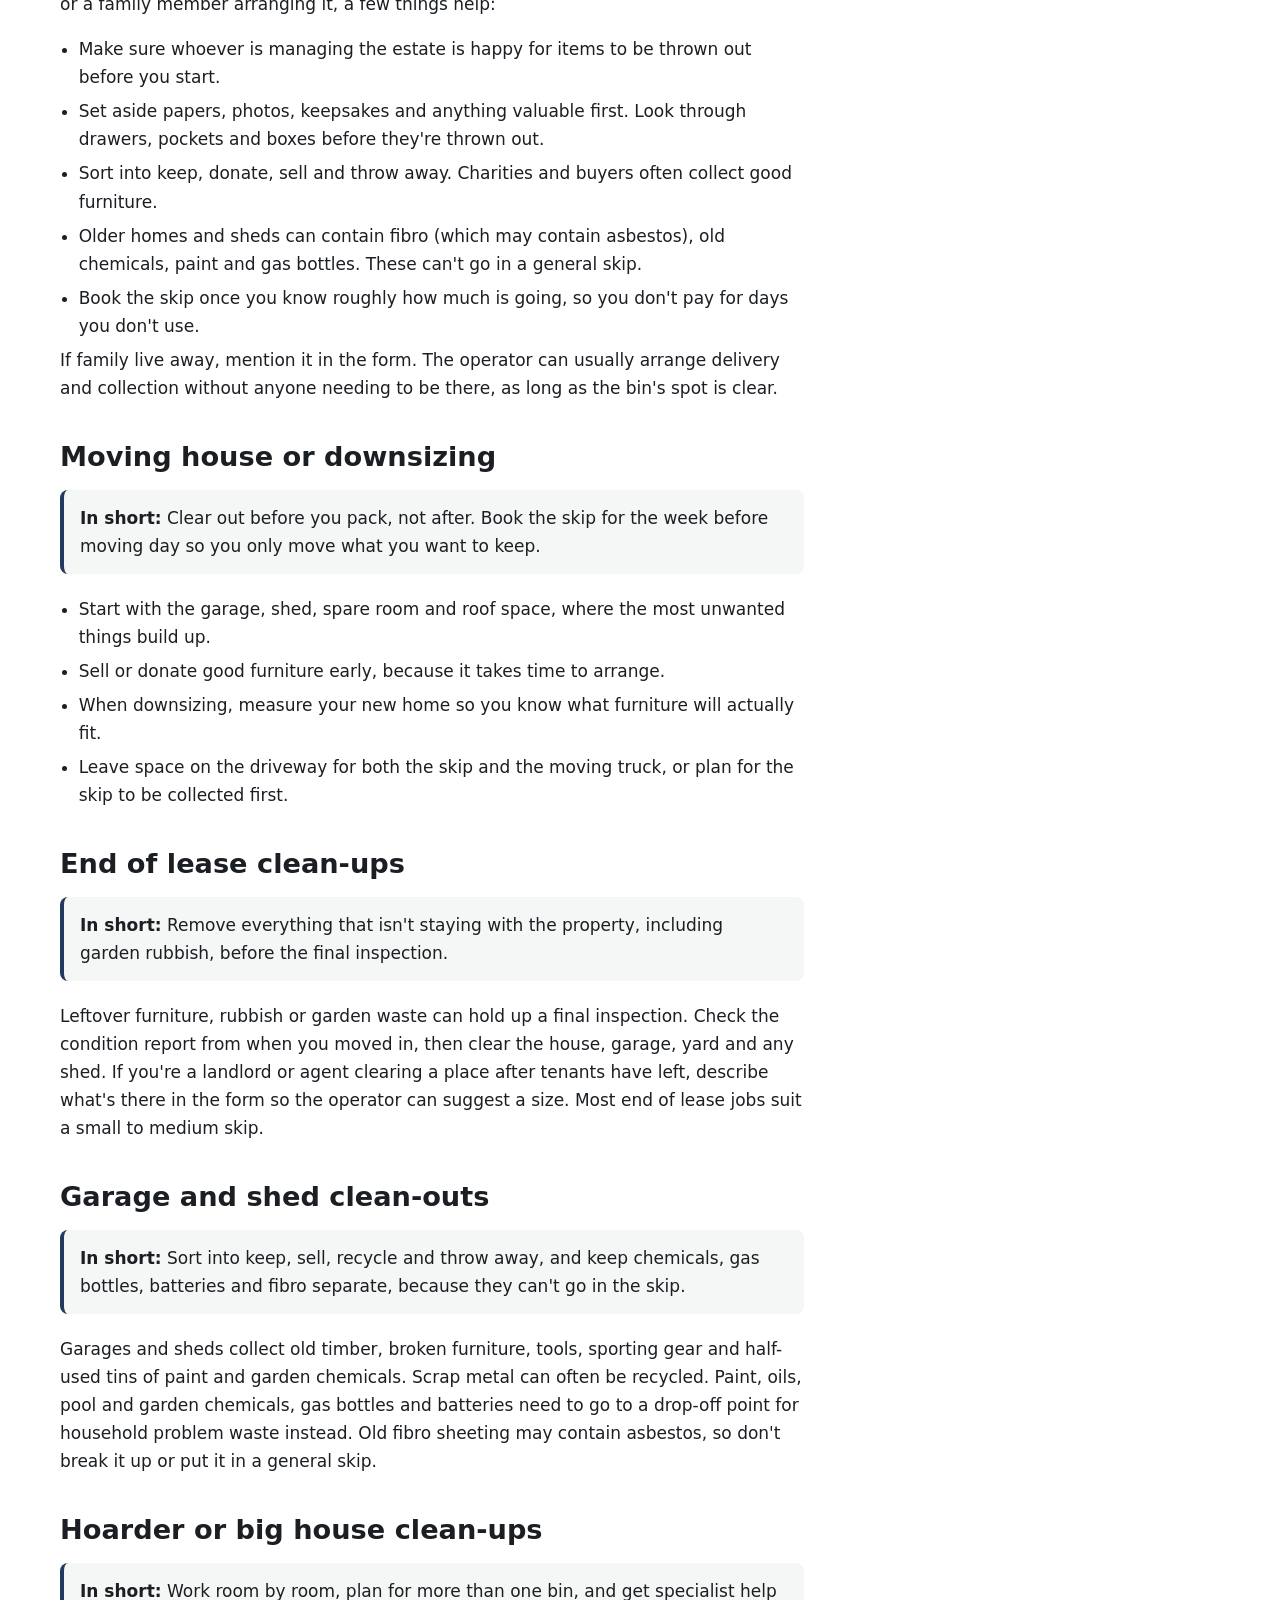
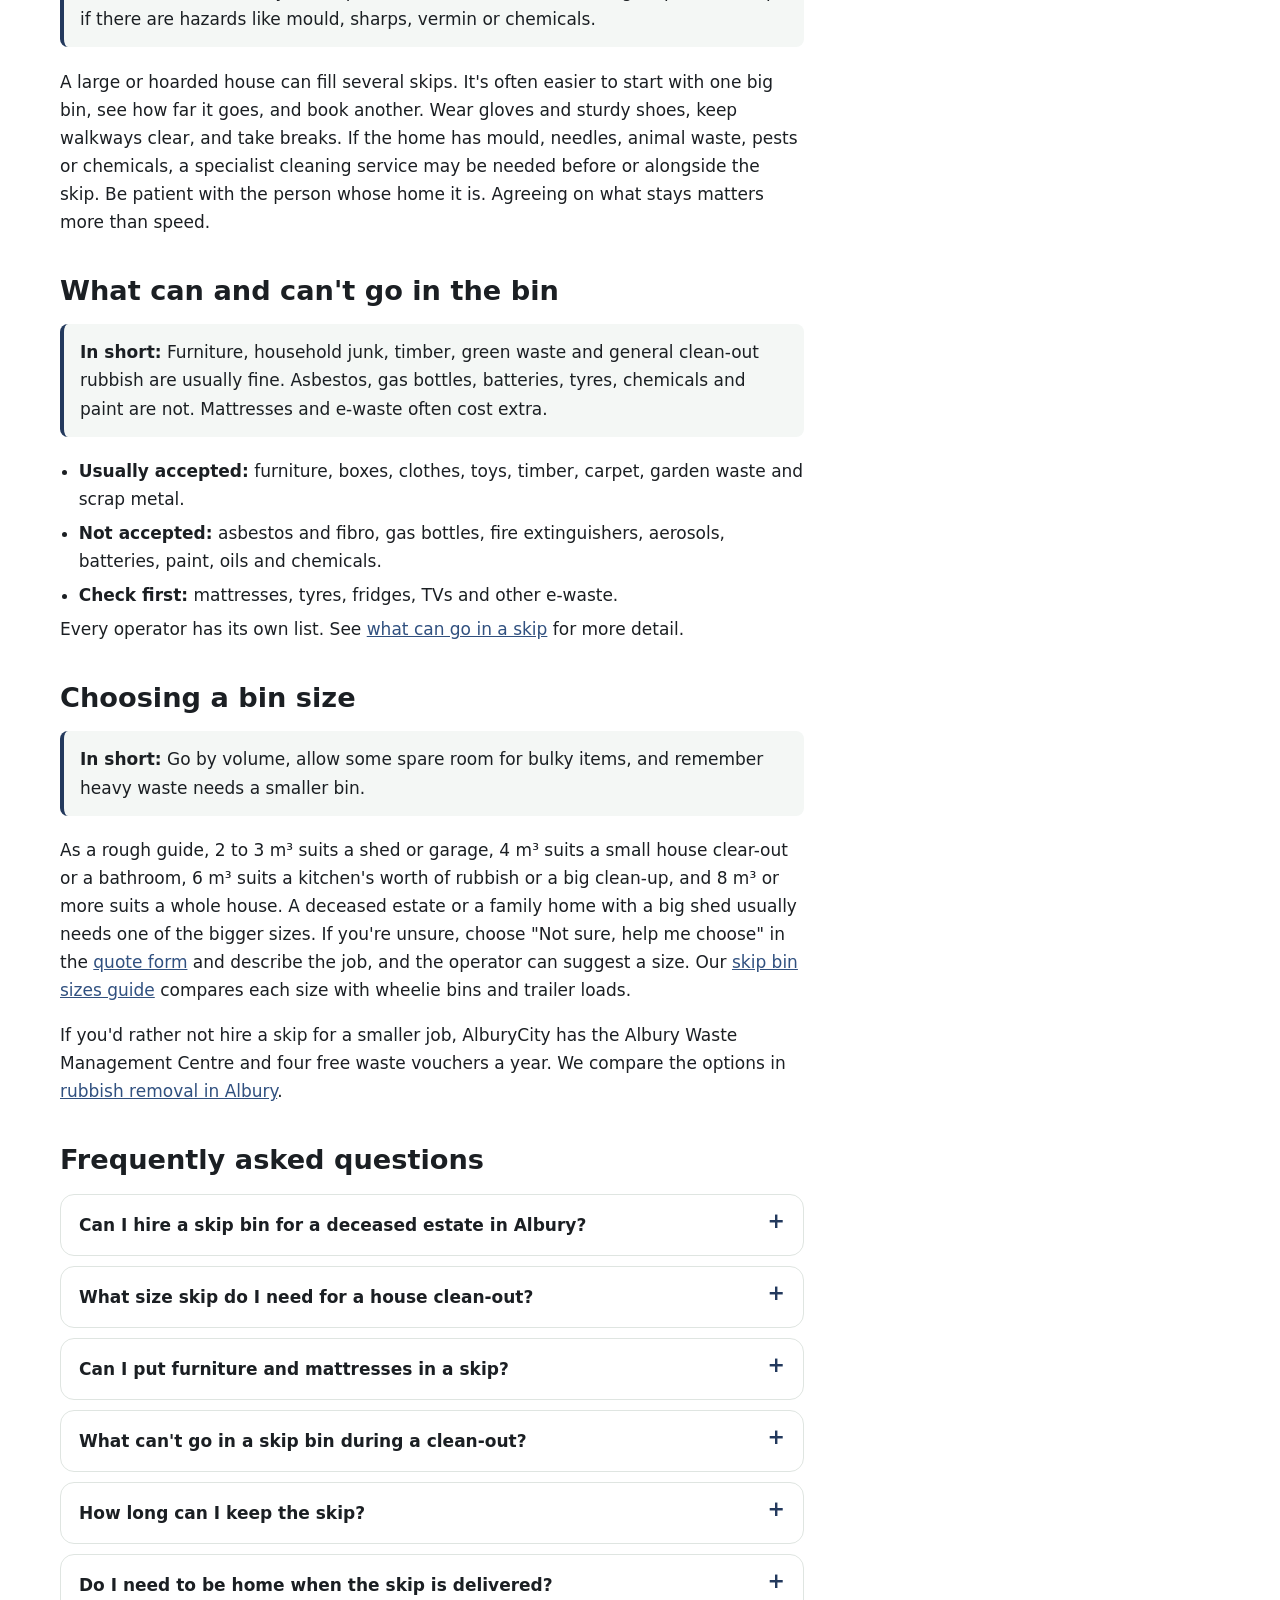
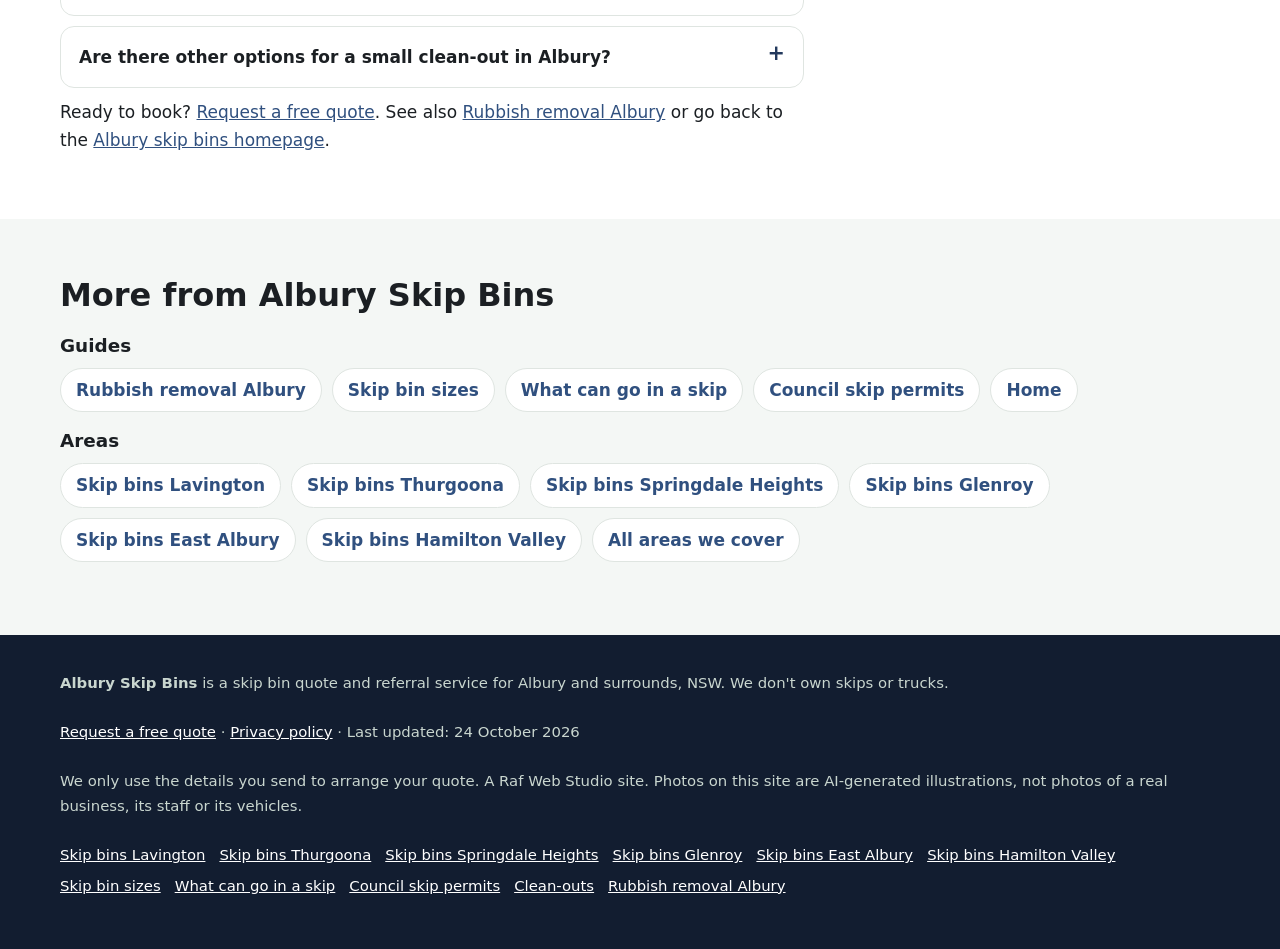
==== commit d7babd30: "SEO batch 4: new /skip-bins-hamilton-valley/ suburb page, linked from homepage, footers, area lists," ====
--- a/clean-outs/index.html
+++ b/clean-outs/index.html
@@ -250,7 +250,7 @@
     <h3>Guides</h3>
     <ul class="link-list"><li><a href="/rubbish-removal-albury/">Rubbish removal Albury</a></li><li><a href="/skip-bin-sizes/">Skip bin sizes</a></li><li><a href="/what-can-go-in-a-skip/">What can go in a skip</a></li><li><a href="/skip-bin-council-permit/">Council skip permits</a></li><li><a href="/">Home</a></li></ul>
     <h3>Areas</h3>
-    <ul class="link-list"><li><a href="/skip-bins-lavington/">Skip bins Lavington</a></li><li><a href="/skip-bins-thurgoona/">Skip bins Thurgoona</a></li><li><a href="/skip-bins-springdale-heights/">Skip bins Springdale Heights</a></li><li><a href="/skip-bins-glenroy/">Skip bins Glenroy</a></li><li><a href="/skip-bins-east-albury/">Skip bins East Albury</a></li><li><a href="/#areas">All areas we cover</a></li></ul>
+    <ul class="link-list"><li><a href="/skip-bins-lavington/">Skip bins Lavington</a></li><li><a href="/skip-bins-thurgoona/">Skip bins Thurgoona</a></li><li><a href="/skip-bins-springdale-heights/">Skip bins Springdale Heights</a></li><li><a href="/skip-bins-glenroy/">Skip bins Glenroy</a></li><li><a href="/skip-bins-east-albury/">Skip bins East Albury</a></li><li><a href="/skip-bins-hamilton-valley/">Skip bins Hamilton Valley</a></li><li><a href="/#areas">All areas we cover</a></li></ul>
   </div>
 </section>
 </main>
@@ -260,7 +260,7 @@
     <p><strong>Albury Skip Bins</strong> is a skip bin quote and referral service for Albury and surrounds, NSW. We don't own skips or trucks.</p>
     <p><a href="#quote">Request a free quote</a> · <a href="/privacy.html">Privacy policy</a> · Last updated: 24 October 2026</p>
     <p>We only use the details you send to arrange your quote. A Raf Web Studio site. Photos on this site are AI-generated illustrations, not photos of a real business, its staff or its vehicles.</p>
-    <p class="footer-links"><a href="/skip-bins-lavington/">Skip bins Lavington</a> <a href="/skip-bins-thurgoona/">Skip bins Thurgoona</a> <a href="/skip-bins-springdale-heights/">Skip bins Springdale Heights</a> <a href="/skip-bins-glenroy/">Skip bins Glenroy</a> <a href="/skip-bins-east-albury/">Skip bins East Albury</a> <a href="/skip-bin-sizes/">Skip bin sizes</a> <a href="/what-can-go-in-a-skip/">What can go in a skip</a> <a href="/skip-bin-council-permit/">Council skip permits</a> <a href="/clean-outs/">Clean-outs</a> <a href="/rubbish-removal-albury/">Rubbish removal Albury</a></p>
+    <p class="footer-links"><a href="/skip-bins-lavington/">Skip bins Lavington</a> <a href="/skip-bins-thurgoona/">Skip bins Thurgoona</a> <a href="/skip-bins-springdale-heights/">Skip bins Springdale Heights</a> <a href="/skip-bins-glenroy/">Skip bins Glenroy</a> <a href="/skip-bins-east-albury/">Skip bins East Albury</a> <a href="/skip-bins-hamilton-valley/">Skip bins Hamilton Valley</a> <a href="/skip-bin-sizes/">Skip bin sizes</a> <a href="/what-can-go-in-a-skip/">What can go in a skip</a> <a href="/skip-bin-council-permit/">Council skip permits</a> <a href="/clean-outs/">Clean-outs</a> <a href="/rubbish-removal-albury/">Rubbish removal Albury</a></p>
   </div>
 </footer>
 
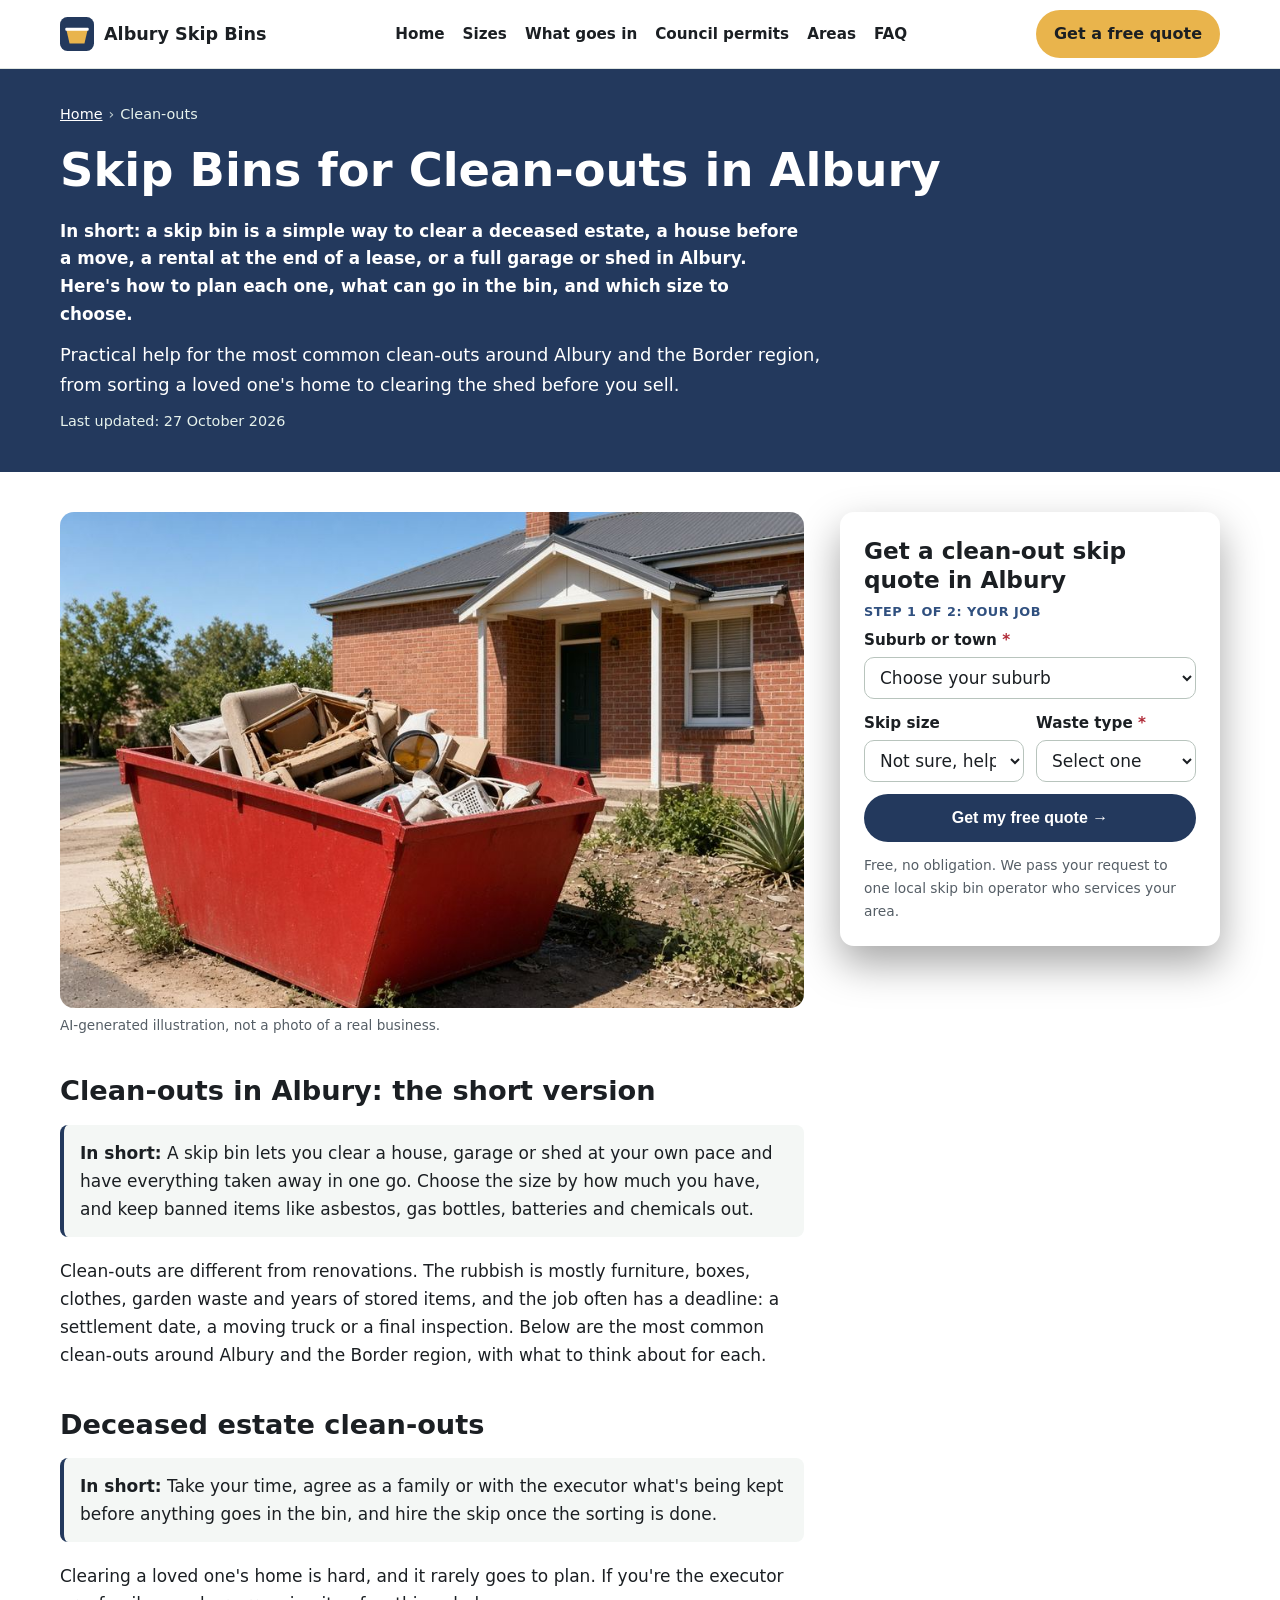
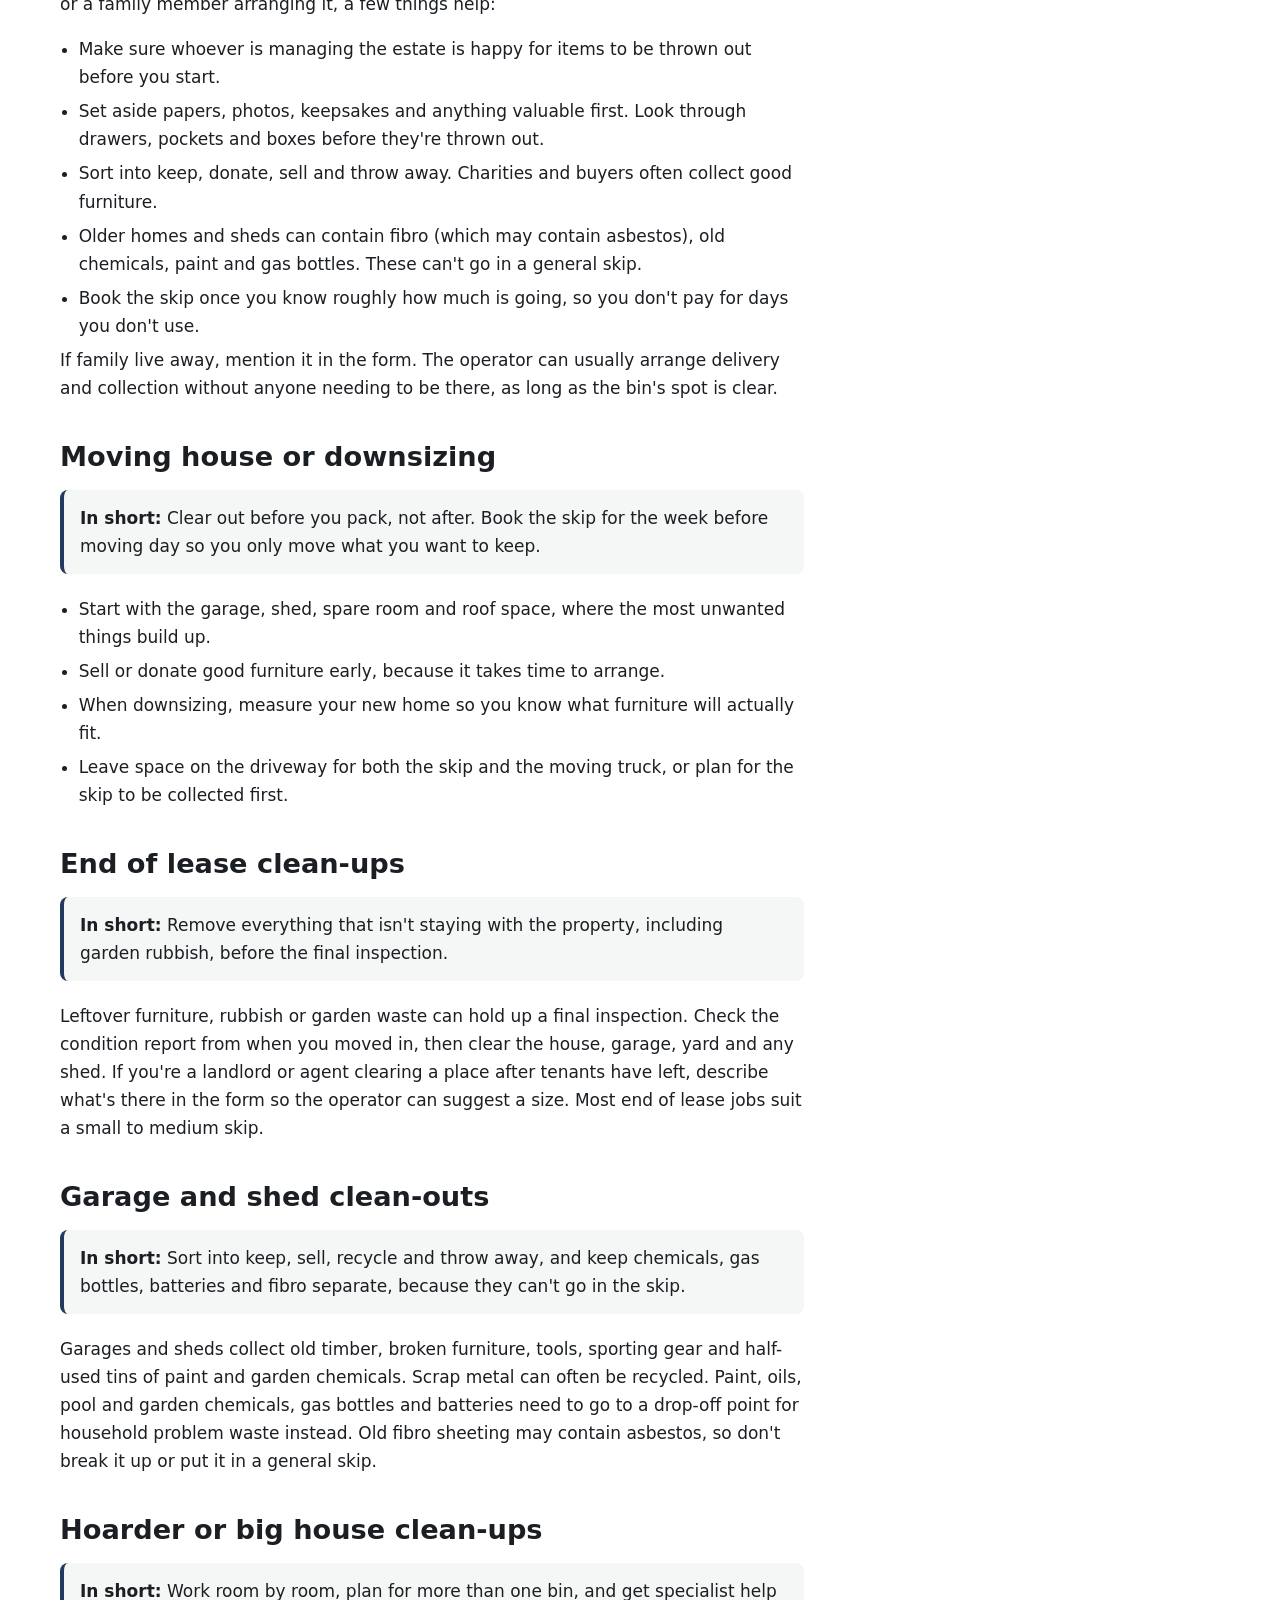
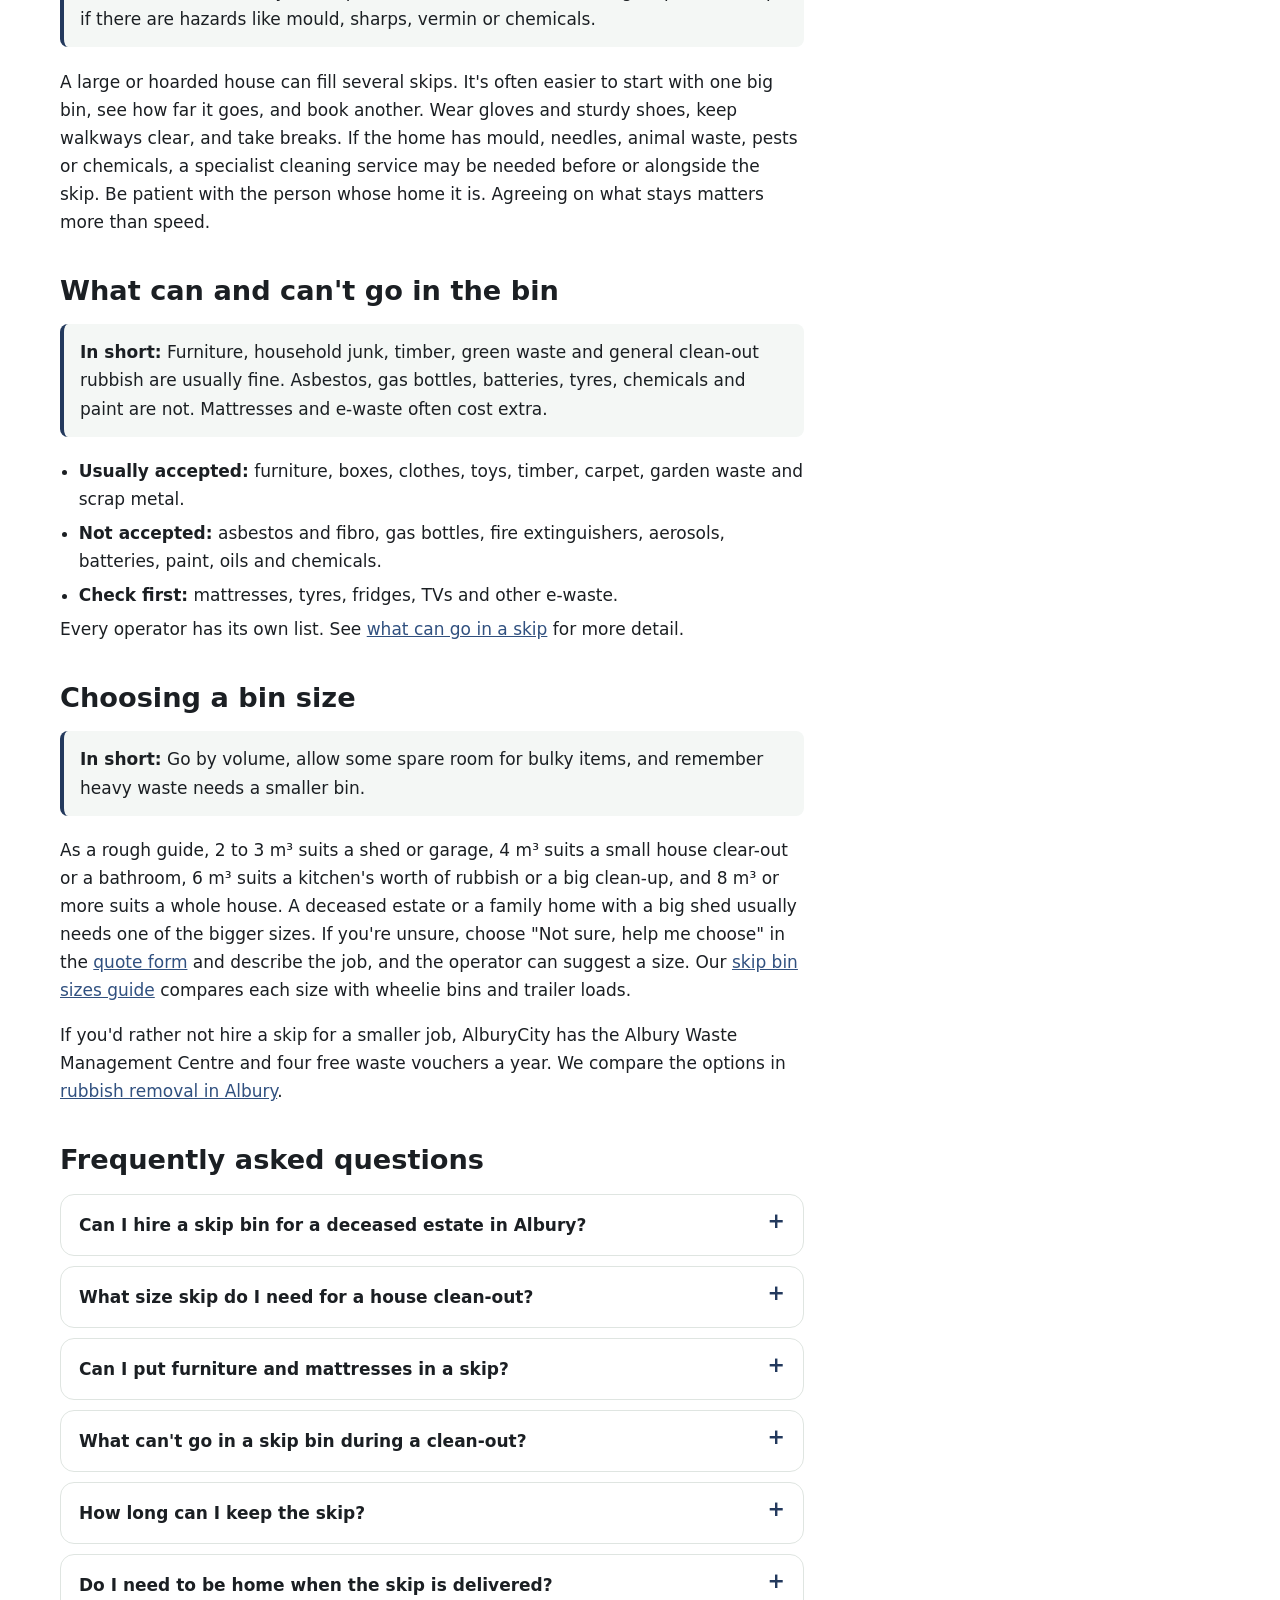
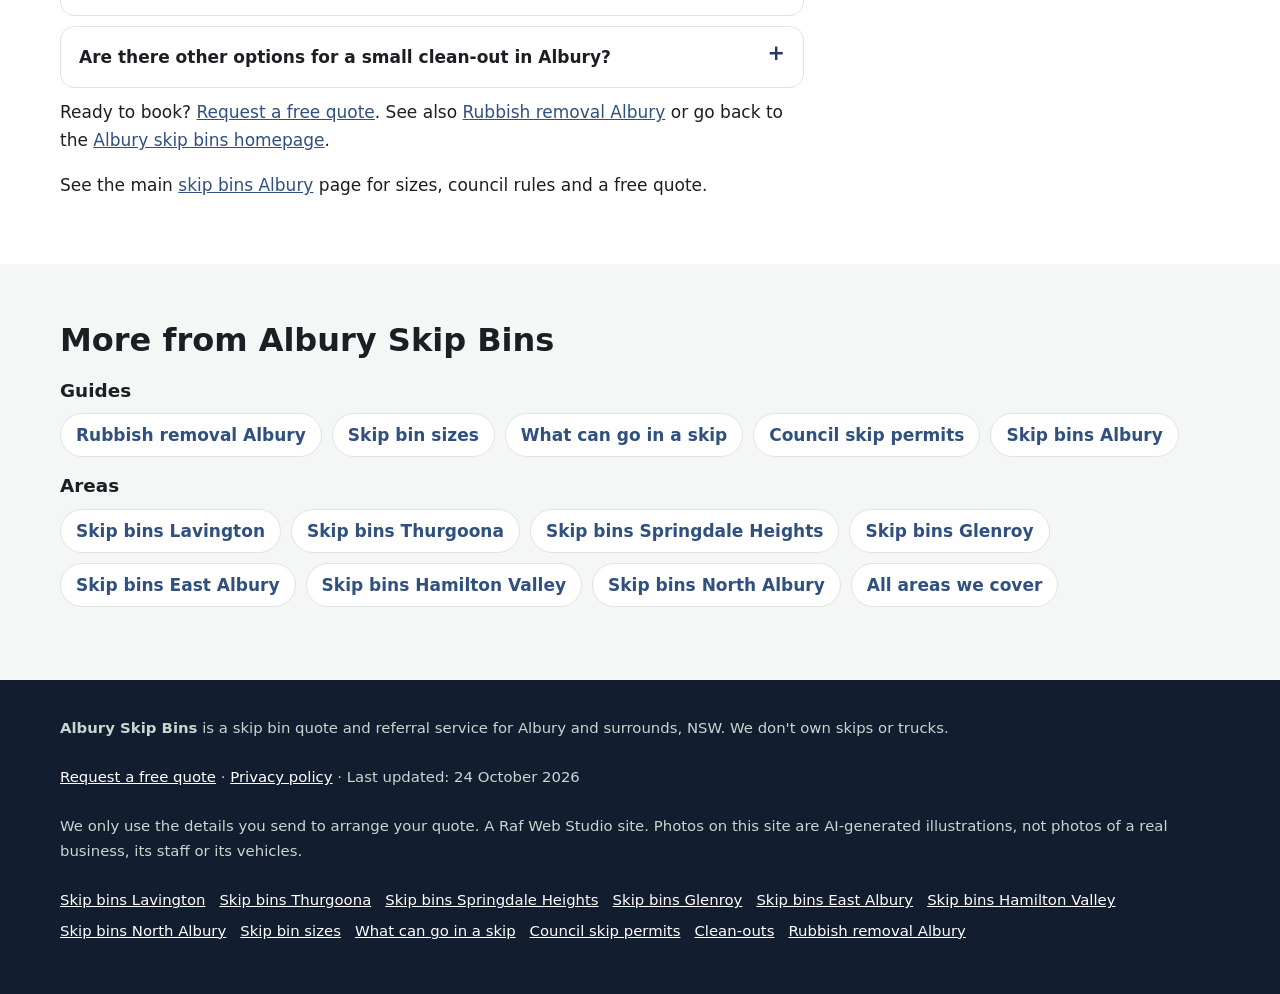
==== commit b2f757e0: "SEO batch 5: keyword link to homepage on every subpage, sitemap lastmod refresh, new /skip-bins-nort" ====
--- a/clean-outs/index.html
+++ b/clean-outs/index.html
@@ -205,6 +205,7 @@
 <details><summary>Can I hire a skip bin for a deceased estate in Albury?</summary><p>Yes. A skip is a common way to clear a deceased estate. Agree with the executor or family what&#x27;s being kept before anything goes in, and tell the operator if no one will be at the property for delivery or collection.</p></details><details><summary>What size skip do I need for a house clean-out?</summary><p>As a rough guide, 2 to 3 m³ suits a shed or garage, 4 m³ suits a small house clear-out or a bathroom, 6 m³ suits a kitchen&#x27;s worth of rubbish or a big clean-up, and 8 m³ or more suits a whole house. A deceased estate or a family home with a big shed usually needs one of the bigger sizes.</p></details><details><summary>Can I put furniture and mattresses in a skip?</summary><p>Furniture is usually fine. Many operators accept mattresses for an extra fee, and some don&#x27;t take them. List them in the quote form so the operator can confirm.</p></details><details><summary>What can&#x27;t go in a skip bin during a clean-out?</summary><p>Asbestos and fibro, gas bottles, fire extinguishers, aerosols, batteries, tyres, paint, oils and chemicals. Fridges, TVs and other e-waste may be refused or cost extra.</p></details><details><summary>How long can I keep the skip?</summary><p>Hire periods differ between operators. Most include a set number of days and charge for extra days. Tell the operator your dates when you request a quote.</p></details><details><summary>Do I need to be home when the skip is delivered?</summary><p>Usually not, as long as the spot for the bin is clear and the operator knows exactly where to put it. Add delivery notes in the form.</p></details><details><summary>Are there other options for a small clean-out in Albury?</summary><p>For a load or two, taking it to the Albury Waste Management Centre yourself, using your free digital waste vouchers, may be enough. Our rubbish removal guide compares the options.</p></details>
 <p>Ready to book? <a href="#quote">Request a free quote</a>. See also <a href="/rubbish-removal-albury/">Rubbish removal Albury</a> or go back to the <a href="/">Albury skip bins homepage</a>.</p>
 
+<p class="home-link">See the main <a href="/">skip bins Albury</a> page for sizes, council rules and a free quote.</p>
   </article>
   <aside class="page-aside">
     <div class="hero-form-card" id="quote">
@@ -248,9 +249,9 @@
   <div class="wrap">
     <h2 id="more-h">More from Albury Skip Bins</h2>
     <h3>Guides</h3>
-    <ul class="link-list"><li><a href="/rubbish-removal-albury/">Rubbish removal Albury</a></li><li><a href="/skip-bin-sizes/">Skip bin sizes</a></li><li><a href="/what-can-go-in-a-skip/">What can go in a skip</a></li><li><a href="/skip-bin-council-permit/">Council skip permits</a></li><li><a href="/">Home</a></li></ul>
+    <ul class="link-list"><li><a href="/rubbish-removal-albury/">Rubbish removal Albury</a></li><li><a href="/skip-bin-sizes/">Skip bin sizes</a></li><li><a href="/what-can-go-in-a-skip/">What can go in a skip</a></li><li><a href="/skip-bin-council-permit/">Council skip permits</a></li><li><a href="/">Skip bins Albury</a></li></ul>
     <h3>Areas</h3>
-    <ul class="link-list"><li><a href="/skip-bins-lavington/">Skip bins Lavington</a></li><li><a href="/skip-bins-thurgoona/">Skip bins Thurgoona</a></li><li><a href="/skip-bins-springdale-heights/">Skip bins Springdale Heights</a></li><li><a href="/skip-bins-glenroy/">Skip bins Glenroy</a></li><li><a href="/skip-bins-east-albury/">Skip bins East Albury</a></li><li><a href="/skip-bins-hamilton-valley/">Skip bins Hamilton Valley</a></li><li><a href="/#areas">All areas we cover</a></li></ul>
+    <ul class="link-list"><li><a href="/skip-bins-lavington/">Skip bins Lavington</a></li><li><a href="/skip-bins-thurgoona/">Skip bins Thurgoona</a></li><li><a href="/skip-bins-springdale-heights/">Skip bins Springdale Heights</a></li><li><a href="/skip-bins-glenroy/">Skip bins Glenroy</a></li><li><a href="/skip-bins-east-albury/">Skip bins East Albury</a></li><li><a href="/skip-bins-hamilton-valley/">Skip bins Hamilton Valley</a></li><li><a href="/skip-bins-north-albury/">Skip bins North Albury</a></li><li><a href="/#areas">All areas we cover</a></li></ul>
   </div>
 </section>
 </main>
@@ -260,7 +261,7 @@
     <p><strong>Albury Skip Bins</strong> is a skip bin quote and referral service for Albury and surrounds, NSW. We don't own skips or trucks.</p>
     <p><a href="#quote">Request a free quote</a> · <a href="/privacy.html">Privacy policy</a> · Last updated: 24 October 2026</p>
     <p>We only use the details you send to arrange your quote. A Raf Web Studio site. Photos on this site are AI-generated illustrations, not photos of a real business, its staff or its vehicles.</p>
-    <p class="footer-links"><a href="/skip-bins-lavington/">Skip bins Lavington</a> <a href="/skip-bins-thurgoona/">Skip bins Thurgoona</a> <a href="/skip-bins-springdale-heights/">Skip bins Springdale Heights</a> <a href="/skip-bins-glenroy/">Skip bins Glenroy</a> <a href="/skip-bins-east-albury/">Skip bins East Albury</a> <a href="/skip-bins-hamilton-valley/">Skip bins Hamilton Valley</a> <a href="/skip-bin-sizes/">Skip bin sizes</a> <a href="/what-can-go-in-a-skip/">What can go in a skip</a> <a href="/skip-bin-council-permit/">Council skip permits</a> <a href="/clean-outs/">Clean-outs</a> <a href="/rubbish-removal-albury/">Rubbish removal Albury</a></p>
+    <p class="footer-links"><a href="/skip-bins-lavington/">Skip bins Lavington</a> <a href="/skip-bins-thurgoona/">Skip bins Thurgoona</a> <a href="/skip-bins-springdale-heights/">Skip bins Springdale Heights</a> <a href="/skip-bins-glenroy/">Skip bins Glenroy</a> <a href="/skip-bins-east-albury/">Skip bins East Albury</a> <a href="/skip-bins-hamilton-valley/">Skip bins Hamilton Valley</a> <a href="/skip-bins-north-albury/">Skip bins North Albury</a> <a href="/skip-bin-sizes/">Skip bin sizes</a> <a href="/what-can-go-in-a-skip/">What can go in a skip</a> <a href="/skip-bin-council-permit/">Council skip permits</a> <a href="/clean-outs/">Clean-outs</a> <a href="/rubbish-removal-albury/">Rubbish removal Albury</a></p>
   </div>
 </footer>
 
